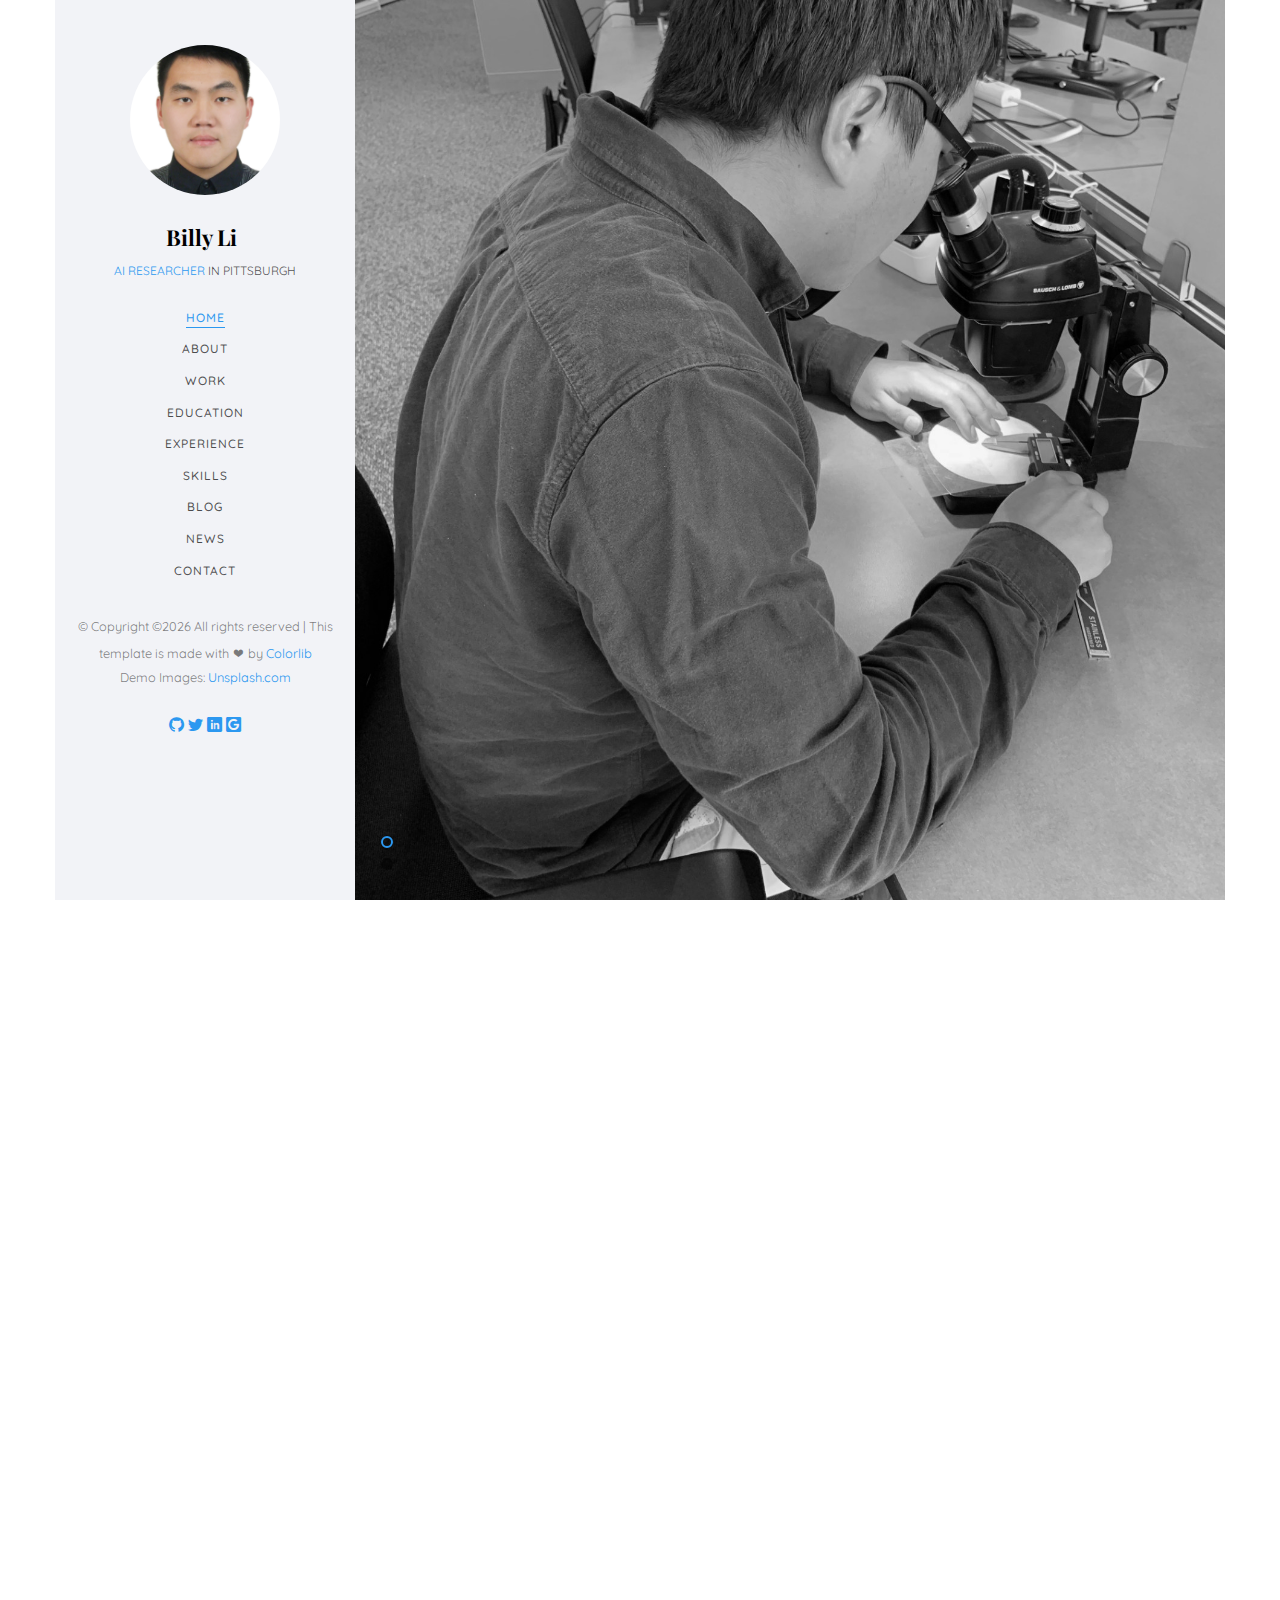
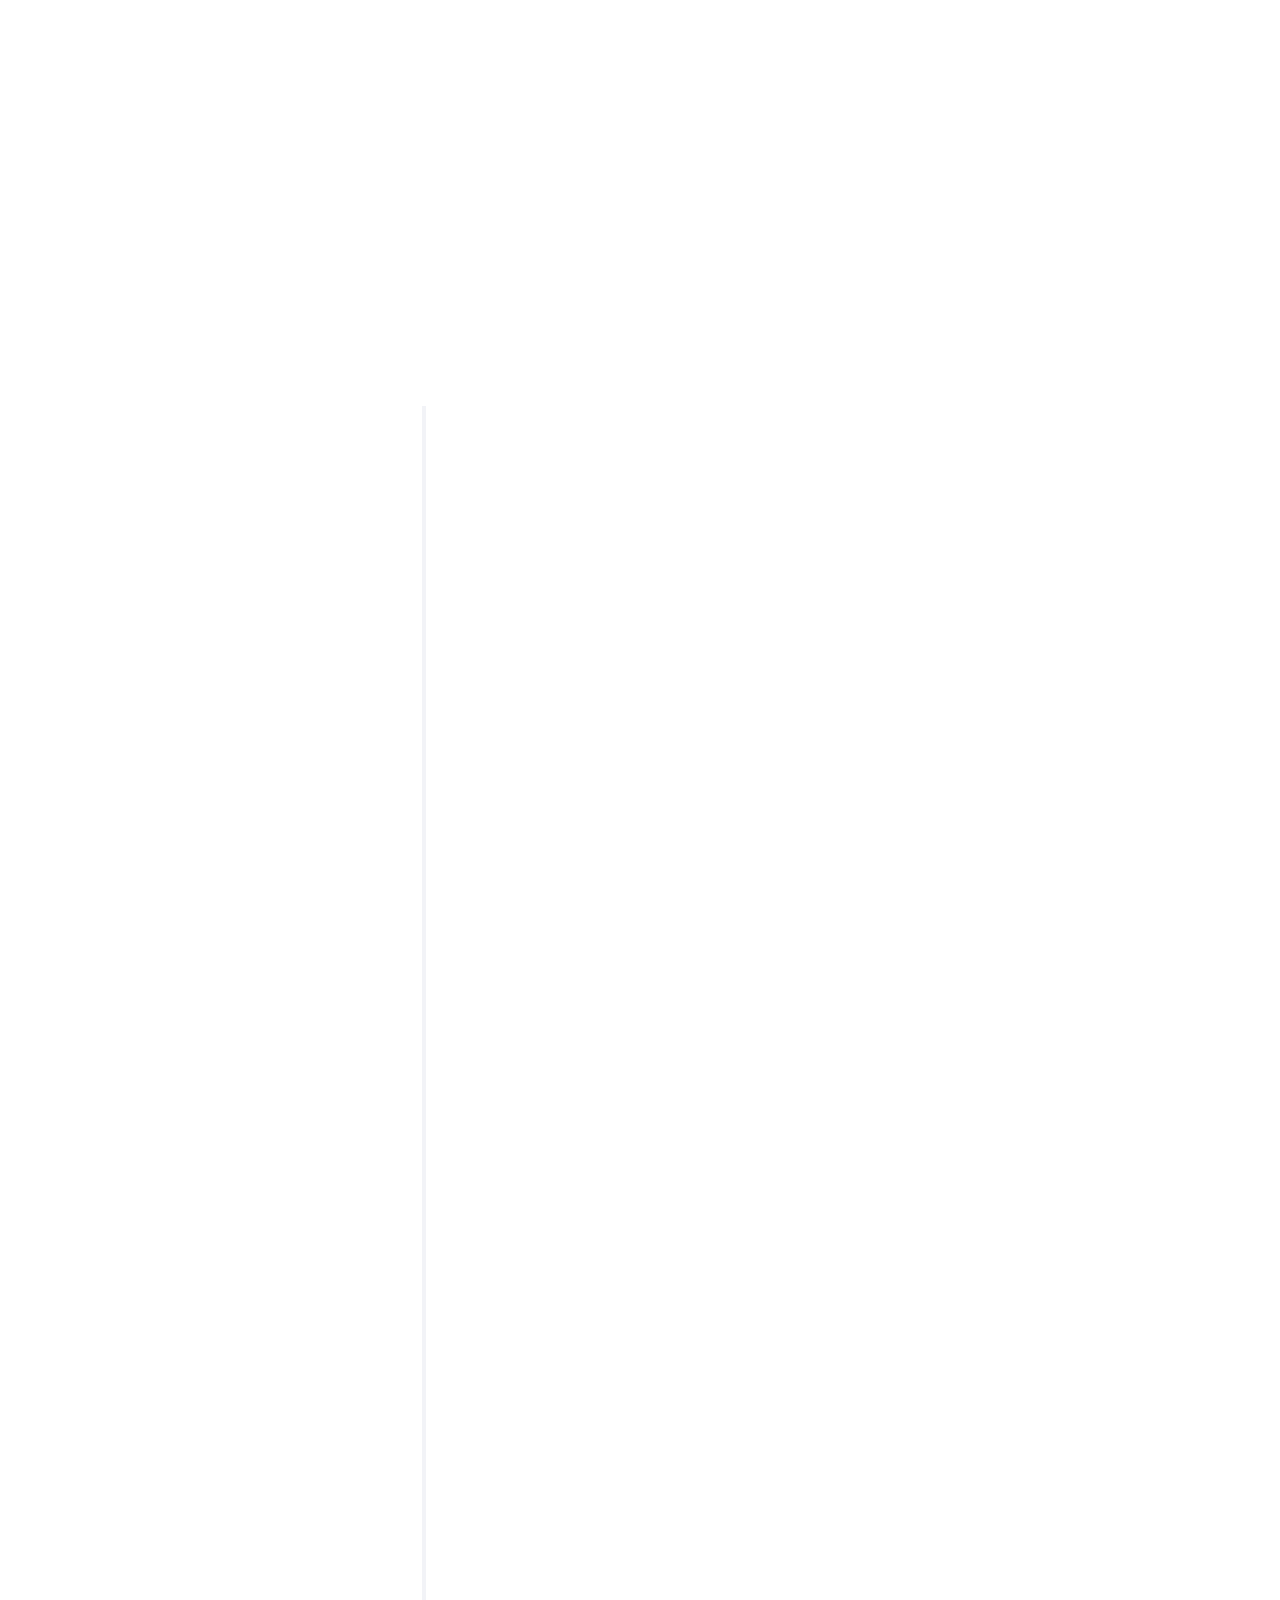
==== index.html @ 27470c2c "update Resume" ====
<!DOCTYPE HTML>
<html>
<head>
    <!-- Global site tag (gtag.js) - Google Analytics -->
    <script async src="https://www.googletagmanager.com/gtag/js?id=UA-151193502-1"></script>
    <script>
        window.dataLayer = window.dataLayer || [];

        function gtag() {
            dataLayer.push(arguments);
        }

        gtag('js', new Date());

        gtag('config', 'UA-151193502-1');
    </script>

    <meta charset="utf-8">
    <meta http-equiv="X-UA-Compatible" content="IE=edge">
    <title>BillyLi Website</title>
    <meta name="viewport" content="width=device-width, initial-scale=1">
    <meta name="description" content=""/>
    <meta name="keywords" content=""/>
    <meta name="author" content=""/>

    <!-- Facebook and Twitter integration -->
    <meta property="og:title" content=""/>
    <meta property="og:image" content=""/>
    <meta property="og:url" content=""/>
    <meta property="og:site_name" content=""/>
    <meta property="og:description" content=""/>
    <meta name="twitter:title" content=""/>
    <meta name="twitter:image" content=""/>
    <meta name="twitter:url" content=""/>
    <meta name="twitter:card" content=""/>

    <!-- Place favicon.ico and apple-touch-icon.png in the root directory -->
    <!--    <link rel="shortcut icon" href="favicon.ico">-->

    <link href="https://fonts.googleapis.com/css?family=Quicksand:300,400,500,700" rel="stylesheet">
    <link href="https://fonts.googleapis.com/css?family=Playfair+Display:400,400i,700" rel="stylesheet">

    <!-- Animate.css -->
    <link rel="stylesheet" href="css/animate.css">
    <!-- Icomoon Icon Fonts-->
    <link rel="stylesheet" href="css/icomoon.css">
    <!-- Bootstrap  -->
    <link rel="stylesheet" href="css/bootstrap.css">
    <!-- Flexslider  -->
    <link rel="stylesheet" href="css/flexslider.css">
    <!-- Owl Carousel -->
    <link rel="stylesheet" href="css/owl.carousel.min.css">
    <link rel="stylesheet" href="css/owl.theme.default.min.css">
    <!-- Theme style  -->
    <link rel="stylesheet" href="css/style.css">

    <!-- Modernizr JS -->
    <script src="js/modernizr-2.6.2.min.js"></script>
    <!-- FOR IE9 below -->
    <!--[if lt IE 9]>
    <script src="js/respond.min.js"></script>
    <![endif]-->

</head>
<body>
<div id="colorlib-page">
    <div class="container-wrap">
        <a href="#" class="js-colorlib-nav-toggle colorlib-nav-toggle" data-toggle="collapse" data-target="#navbar"
           aria-expanded="false" aria-controls="navbar"><i></i></a>
        <aside id="colorlib-aside" role="complementary" class="border js-fullheight">
            <div class="text-center">
                <div class="author-img" style="background-image: url(images/about.jpg);"></div>
                <h1 id="colorlib-logo"><a href="index.html">Billy Li</a></h1>
                <span class="position"><a href="#">AI Researcher</a> in Pittsburgh</span>
            </div>
            <nav id="colorlib-main-menu" role="navigation" class="navbar">
                <div id="navbar" class="collapse">
                    <ul>
                        <li class="active"><a href="#" data-nav-section="home">Home</a></li>
                        <li><a href="#" data-nav-section="about">About</a></li>
                        <li><a href="#" data-nav-section="work">Work</a></li>
                        <li><a href="#" data-nav-section="education">Education</a></li>
                        <li><a href="#" data-nav-section="experience">Experience</a></li>
                        <li><a href="#" data-nav-section="skills">Skills</a></li>
                        <li><a href="#" data-nav-section="blog">Blog</a></li>
                        <li><a href="#" data-nav-section="services">News</a></li>
                        <li><a href="#" data-nav-section="contact">Contact</a></li>
                    </ul>
                </div>
            </nav>

            <div class="colorlib-footer">
                <p><small>&copy; <!-- Link back to Colorlib can't be removed. Template is licensed under CC BY 3.0. -->
                    Copyright &copy;<script>document.write(new Date().getFullYear());</script>
                    All rights reserved | This template is made with <i class="icon-heart" aria-hidden="true"></i> by <a
                            href="https://colorlib.com" target="_blank">Colorlib</a>
                    <!-- Link back to Colorlib can't be removed. Template is licensed under CC BY 3.0. -->
                    <span>Demo Images: <a href="https://unsplash.com/" target="_blank">Unsplash.com</a></span></small>
                </p>
                <a href="https://github.com/lijuncheng16"><i class="icon-github"></i></a>
                <a href="https://twitter.com/JunchengLi"><i class="icon-twitter2"></i></a>
                <a href="https://www.linkedin.com/in/billy-li-48690b50/"><i class="icon-linkedin2"></i></a>
                <a href="https://scholar.google.com/citations?user=fBnAdlkAAAAJ&hl=en"><i class="icon-google2"></i></a>

            </div>

        </aside>

        <div id="colorlib-main">
            <section id="colorlib-hero" class="js-fullheight" data-section="home">
                <div class="flexslider js-fullheight">
                    <ul class="slides">
                        <li style="background-image: url(images/billy_2.jpg);">
                            <div class="overlay"></div>
                            <div class="container-fluid">
                                <div class="row">
                                    <div class="col-md-6 col-md-offset-3 col-md-pull-3 col-sm-12 col-xs-12 js-fullheight slider-text">
                                        <div class="slider-text-inner js-fullheight">
                                            <div class="desc">
                                                <h1 style="color:white;">Welcome! <br>This is J&#249;nch&#233;ng (Billy)
                                                    L&#236;</h1>
                                                <h2 style="color:antiquewhite;">Ph.D. Student at
                                                    Language Technology Institute
                                                    Carnegie Mellon University
                                                </h2>
                                                <p><a class="btn btn-primary btn-learn"
                                                      href="BillyLiResume_2023.pdf"
                                                      style="color:antiquewhite;">Download CV
                                                    <i
                                                            class="icon-download4"></i></a></p>
                                            </div>
                                        </div>
                                    </div>
                                </div>
                            </div>
                        </li>
                        <li style="background-image: url(images/img_bg_2.jpg);">
                            <div class="overlay"></div>
                            <div class="container-fluid">
                                <div class="row">
                                    <div class="col-md-6 col-md-offset-3 col-md-pull-3 col-sm-12 col-xs-12 js-fullheight slider-text">
                                        <div class="slider-text-inner">
                                            <div class="desc">
                                                <h1>I am a<br> Researcher</h1>
                                                <h2>I have worked on Machine Learning in Audio and Multimodal dataset
                                                </h2>
                                                <p><a class="btn btn-primary btn-learn"
                                                      href="https://scholar.google.com/citations?user=fBnAdlkAAAAJ&hl=en">Google
                                                    Sholar<i
                                                            class="icon-briefcase3"></i></a></p>
                                            </div>
                                        </div>
                                    </div>
                                </div>
                            </div>
                        </li>
                    </ul>
                </div>
            </section>

            <section class="colorlib-about" data-section="about">
                <div class="colorlib-narrow-content">
                    <div class="row">
                        <div class="col-md-12">
                            <div class="row row-bottom-padded-sm animate-box" data-animate-effect="fadeInLeft">
                                <div class="col-md-12">
                                    <div class="about-desc">
                                        <span class="heading-meta">About Me</span>
                                        <h2 class="colorlib-heading">What is my Story?</h2>
                                        <p><strong>Hi my name is J&#249;nch&#233;ng (Billy) L&#236;. 励骏成</strong> I came
                                            back from the industry to finish my PhD study at CMU at fall 2019. I have
                                            spent 7 years on topics related to deep learning. I have worked on Deep
                                            Learning's applications in audio and multi-modal data. Recently, I have
                                            worked on
                                            understanding deep learning's vulnerabilities and robustness.
                                            I have always been fascinated by the magical effects of deep neural
                                            networks, meanwhile, the unexplainable behaviors of the neural nets kept
                                            haunting me.
                                            In my research careers, I have been influenced by various beliefs:<br/>
                                            "Deep learning is the dark side, and convex optimization is the true
                                            justice."<br/>
                                            "We have been wasting so much time building symbolic knowledge-based
                                            systems, and history proved that Alpha-zero and BERT are the only real
                                            things that worked."<br/>
                                            "Human knowledge is the corner stone of AI, the only valid path to building
                                            AI is by teaching machines to think like humans."
                                            .......<br/>
                                            It is very tempting for young research Jedis to fall believing in any of
                                            these "dogmas" since they are all very seductive to a certain group of
                                            people
                                            with specific background.<br/>

                                            However, I believe there's a fine balance, a bridge that goes between all
                                            the communities: the ML community, the theory community, the NLP commmunity
                                            and the speech community...
                                            My goal is to build part of that bridge between the gap between theory and
                                            application during my PhD.<br/>

                                            I am convinced that good research is not necessarily impactful,
                                            but <b>impactful researches</b> are usually dependent on excellent taste of
                                            topic,
                                            significant effort, bullet-proof writing, and necessary PR. <br/>

                                            As I grow more experienced, I also think <b>research itself greatly
                                                resembles
                                                value investing.</b> Not only do we need to diversify our portfolio,
                                            we also need to put enough concentration in topics with growth. We don't
                                            have
                                            unlimited time and resources to spend, but we need to be patient and
                                            confident
                                            about whatever we chose to invest in. This process requires tremendous
                                            tenacity and a stable mindset to be able to stomach the up and downs.
                                            Never be arrogant, or you will get taught a lesson very soon! <br/>
                                            <strong>I am currently on the academic job market for Fall 2023!</strong>
                                            <span class="scholar" publi-id="citations" with-link="false"></span>
                                        </p>
                                    </div>
                                </div>
                            </div>
                            <div class="row">
                                <div class="col-md-3 animate-box" data-animate-effect="fadeInLeft">
                                    <div class="services color-1">
                                        <span class="icon2"><i class="icon-starburst-outline"></i></span>
                                        <h3>Robust Deep Learning</h3>
                                    </div>
                                </div>
                                <div class="col-md-3 animate-box" data-animate-effect="fadeInRight">
                                    <div class="services color-2">
                                        <span class="icon2"><i class="icon-air-play"></i></span>
                                        <h3>Multimodal Machine Learning</h3>
                                    </div>
                                </div>
                                <div class="col-md-3 animate-box" data-animate-effect="fadeInTop">
                                    <div class="services color-3">
                                        <span class="icon2"><i class="icon-speech-bubble"></i></span>
                                        <h3>Audio/Speech Processing</h3>
                                    </div>
                                </div>
                                <div class="col-md-3 animate-box" data-animate-effect="fadeInBottom">
                                    <div class="services color-4">
                                        <span class="icon2"><i class="icon-document-text"></i></span>
                                        <h3>Natural Language Processing</h3>
                                    </div>
                                </div>
                            </div>
                            <!--                            <div class="row">-->
                            <!--                                <div class="col-md-12 animate-box" data-animate-effect="fadeInLeft">-->
                            <!--                                    <div class="hire">-->
                            <!--                                        <h2>I am happy to share with you my research results and intuitions!</h2>-->
                            <!--                                        <a href="#" class="btn-hire">Learn More</a>-->
                            <!--                                    </div>-->
                            <!--                                </div>-->
                            <!--                            </div>-->
                        </div>
                    </div>
                </div>
            </section>

            <section class="colorlib-work" data-section="work">
                <div class="colorlib-narrow-content">
                    <div class="row">
                        <div class="col-md-6 col-md-offset-3 col-md-pull-3 animate-box"
                             data-animate-effect="fadeInLeft">
                            <span class="heading-meta">My Work</span>
                            <h2 class="colorlib-heading animate-box">Recent Work</h2>
                        </div>
                    </div>
                    <div class="row row-bottom-padded-sm animate-box" data-animate-effect="fadeInLeft">
                        <div class="col-md-12">
                            <p class="work-menu"><span><a class="active" href="https://arxiv.org/abs/2203.12122">Robust Deep Learning</a></span>
                                <span><a
                                        href="https://github.com/lijuncheng16/AudioTaggingDoneRight">Audio & Speech</a></span>
                                <span><a href="#">NLP</a></span> <span><a
                                        href="https://arxiv.org/abs/2203.12122">Multimodal</a></span></p>
                        </div>
                    </div>
                    <div class="row">
                        <div class="col-md-6 animate-box" data-animate-effect="fadeInLeft">
                            <div class="project" style="background-image: url(images/thesis_thumbnail.png);">
                                <div class="desc">
                                    <div class="con">
                                        <h3>
                                            <a href="https://www.dropbox.com/s/pfe84lfmqtnyk62/billy_thesis_v8.pdf?dl=0">Towards
                                                Robust Large-scale audio/visual learning</a></h3>
                                        <span>Committee Members: Florian Metze (CMU, Meta), Shinji Watanabe (CMU), Emma Strubell (CMU), Daniel P Ellis (Google)</span>
                                        <p class="icon">
                                            <span><a
                                                    href="https://www.dropbox.com/s/e9p2e1yoceqvo1s/Billy_thesis_proposal.pdf?dl=0"><i
                                                    class="icon-document"></i></a></span>
                                            <span><a href="https://www.youtube.com/watch?v=pAeayNbQuJQ&t=3081s"><i
                                                    class="icon-video2"></i></a></span>
                                            <span><a
                                                    href="https://www.dropbox.com/s/pfe84lfmqtnyk62/billy_thesis_v8.pdf?dl=0"><i
                                                    class="icon-file-pdf"></i></a></span>
                                        </p>
                                    </div>
                                </div>
                            </div>
                        </div>
                        <div class="col-md-6 animate-box" data-animate-effect="fadeInLeft">
                            <div class="project" style="background-image: url(images/architecture_all.png);">
                                <div class="desc">
                                    <div class="con">
                                        <h3><a href="https://arxiv.org/abs/2203.13448">Audio Tagging Done Right</a></h3>
                                        <span>See the state-of-the-art of Audio Event Detection </span>
                                        <p class="icon">
                                            <span><a href="https://github.com/lijuncheng16/AudioTaggingDoneRight"><i
                                                    class="icon-share3"></i></a></span>
                                            <span><a href="https://github.com/lijuncheng16/AudioSetDoneRight"><i
                                                    class="icon-github"></i> 100</a></span>
                                            <span><a href="https://arxiv.org/abs/2203.13448"><i
                                                    class="icon-file-pdf"></i></a></span>
                                        </p>
                                    </div>
                                </div>
                            </div>
                        </div>
                        <div class="col-md-6 animate-box" data-animate-effect="fadeInLeft">
                            <div class="project" style="background-image: url(images/BestStudentPaperICASSP.png);">
                                <div class="desc">
                                    <div class="con">
                                        <h3><a href="https://arxiv.org/abs/2203.12122">On Adversarial Robustness of
                                            Large-scale Audio Visual Learning</a></h3>
                                        <span>Click the link below to check out the paper </span>
                                        <p class="icon">
                                            <span><a href="https://github.com/lijuncheng16/AudioSetDoneRight"><i
                                                    class="icon-github"></i></a></span>
                                            <span><a href="https://www.youtube.com/watch?v=KQceFzZe7rg"><i
                                                    class="icon-video2"></i></a></span>
                                            <span><a
                                                    href="https://sigport.org/sites/all/modules/pubdlcnt/pubdlcnt.php?fid=8465"><i
                                                    class="icon-file-pdf"></i></a></span>
                                        </p>
                                    </div>
                                </div>
                            </div>
                        </div>
                        <div class="col-md-6 animate-box" data-animate-effect="fadeInLeft">
                            <div class="project" style="background-image: url(images/nips2019.png);">
                                <div class="desc">
                                    <div class="con">
                                        <h3><a href="AdversarialMusic/index.html">Adversarial Music</a></h3>
                                        <span>Click the link below to check out the paper </span>
                                        <p class="icon">
                                            <span><a href="AdversarialMusic/index.html"><i class="icon-share3"></i></a></span>
                                            <span><a href="AdversarialMusic/index.html"><i class="icon-eye"></i> 100</a></span>
                                            <span><a href="https://arxiv.org/pdf/1911.00126.pdf"><i
                                                    class="icon-file-pdf"></i></a></span>
                                        </p>
                                    </div>
                                </div>
                            </div>
                        </div>
                        <div class="col-md-6 animate-box" data-animate-effect="fadeInRight">
                            <div class="project" style="background-image: url(images/advCamera.png);">
                                <div class="desc">
                                    <div class="con">
                                        <h3><a href="https://www.youtube.com/embed/wUVmL33Fx54">Adversarial Camera
                                            Sticker</a></h3>
                                        <span>Click the links below to check out the related resources</span>
                                        <p class="icon">
                                            <span><a href="https://www.youtube.com/watch?v=w5djg2Ch9Yc"><i
                                                    class="icon-video2"></i></a></span>
                                            <span><a href="https://arxiv.org/abs/1904.00759"><i class="icon-paper"></i></a></span>
                                            <span><a
                                                    href="https://github.com/yoheikikuta/adversarial-camera-stickers"><i
                                                    class="icon-code"></i></a></span>
                                            <span><a
                                                    href="https://s3.amazonaws.com/postersession.ai/9978896d-a2ef-437b-8d38-bb84f566be8f.pdf"><i
                                                    class="icon-printer"></i></a></span>
                                        </p>
                                    </div>
                                </div>
                            </div>
                        </div>
                        <div class="col-md-6 animate-box" data-animate-effect="fadeInTop">
                            <div class="project" style="background-image: url(images/icmr_bestpaper.jpg);">
                                <div class="desc">
                                    <div class="con">
                                        <h3><a href="https://dl.acm.org/citation.cfm?id=3206064">Learning Joint
                                            Embedding with Multimodal Cues for Cross-Modal Video-Text Retrieval
                                        </a></h3>
                                        <span>Click the link below to check out the paper </span>
                                        <p class="icon">
                                                <span><a href="https://github.com/niluthpol/multimodal_vtt"><i
                                                        class="icon-code"></i></a></span>
                                            <span><a href="http://www.sigmm.org/archive/ICMR/icmr18/award.html"><i
                                                    class="icon-star2"></i> 100</a></span>
                                            <span><a
                                                    href="https://www.cs.cmu.edu/~fmetze/interACT/Research/Entries/2018/6/11_Entry_1.html"><i
                                                    class="icon-link"></i></a></span>
                                        </p>
                                    </div>
                                </div>
                            </div>
                        </div>
                        <div id=more-works>
                            <div class="col-md-6 animate-box" data-animate-effect="fadeInBottom">
                                <div class="project" style="background-image: url(images/pooling.png);">
                                    <div class="desc">
                                        <div class="con">
                                            <h3><a href="https://ieeexplore.ieee.org/abstract/document/8682847">A
                                                Comparison
                                                of Five Multiple Instance Learning Pooling Functions for Sound Event
                                                Detection with Weak Labeling</a></h3>
                                            <span>This work was collaboration with Yun Wang (Maigo), and it later became part of his thesis work. Check out the resources below:</span>
                                            <p class="icon">
                                                <span><a
                                                        href="https://pdfs.semanticscholar.org/d961/f1ec47bc2894d4b01cce7b918b303029fe48.pdf"><i
                                                        class="icon-share3"></i></a></span>
                                                <span><a href="https://github.com/MaigoAkisame/cmu-thesis"><i
                                                        class="icon-code"></i></a></span>
                                                <span><a href="https://ieeexplore.ieee.org/abstract/document/8682847"><i
                                                        class="icon-document"></i></a></span>
                                            </p>
                                        </div>
                                    </div>
                                </div>
                            </div>
                            <div class="col-md-6 animate-box" data-animate-effect="fadeInLeft">
                                <div class="project" style="background-image: url(images/RTCVAE_pairplot.png);">
                                    <div class="desc">
                                        <div class="con">
                                            <h3><a href="https://arxiv.org/pdf/2009.05739.pdf">Revisiting
                                                Disentanglement in
                                                VAE</a></h3>
                                            <span>Click to see our paper discussion.</span>
                                            <p class="icon">
                                                <span><a href="https://arxiv.org/pdf/2009.05739.pdf"><i
                                                        class="icon-file-pdf"></i></a></span>
                                            </p>
                                        </div>
                                    </div>
                                </div>
                            </div>
                            <div class="col-md-6 animate-box" data-animate-effect="fadeInRight">
                                <div class="project" style="background-image: url(images/icassp2017.png);">
                                    <div class="desc">
                                        <div class="con">
                                            <h3><a href="https://ieeexplore.ieee.org/abstract/document/7952131">A
                                                comparison
                                                of Deep Learning methods for environmental sound detection </a></h3>
                                            <span>Check out the resources below</span>
                                            <p class="icon">
                                                <span><a href="https://arxiv.org/abs/1703.06902"><i
                                                        class="icon-share3"></i></a></span>
                                                <span><a href="http://davidwd.org/papers/billy_icassp17.pdf"><i
                                                        class="icon-paper"></i></a></span>
                                                <span><a href="billy_icassp2017_slides.pdf"><i class="icon-printer"></i></a></span>
                                            </p>
                                        </div>
                                    </div>
                                </div>
                            </div>
                        </div>
                    </div>
                    <div class="row">
                        <div class="col-md-12 animate-box">
                            <button class="btn btn-primary btn-lg btn-load-more" id="moreWorksBtn"
                                    onclick="loadMoreWorks()">Read more works<i
                                    class="icon-reload"></i></button>
                        </div>
                    </div>
                </div>
            </section>


            <div id="colorlib-counter" class="colorlib-counters" style="background-image: url(images/cover_bg_1.jpg);"
                 data-stellar-background-ratio="0.5">
                <div class="overlay"></div>
                <div class="colorlib-narrow-content">
                    <div class="row">
                    </div>
                    <div class="row">
                        <div class="col-md-3 text-center animate-box">
                            <span class="colorlib-counter js-counter" data-from="0" data-speed="5000" data-to="1263"
                                  data-refresh-interval="50"></span>
                            <span class="colorlib-counter-label">times cited</span>
                        </div>
                        <div class="col-md-3 text-center animate-box">
                            <span class="colorlib-counter js-counter" data-from="0" data-to="21" data-speed="5000"
                                  data-refresh-interval="50"></span>
                            <span class="colorlib-counter-label">publications</span>
                        </div>
                        <div class="col-md-3 text-center animate-box">
                            <span class="colorlib-counter js-counter" data-from="0" data-speed="5000" data-to="2"
                                  data-refresh-interval="50"></span>
                            <span class="colorlib-counter-label">best paper award</span>
                        </div>
                        <div class="col-md-3 text-center animate-box">
                            <span class="colorlib-counter js-counter" data-from="0" data-to="1" data-speed="5000"
                                  data-refresh-interval="50"></span>
                            <span class="colorlib-counter-label">press coverage</span>
                        </div>
                    </div>
                </div>
            </div>

            <section class="colorlib-education" data-section="education">
                <div class="colorlib-narrow-content">
                    <div class="row">
                        <div class="col-md-6 col-md-offset-3 col-md-pull-3 animate-box"
                             data-animate-effect="fadeInLeft">
                            <span class="heading-meta">Education</span>
                            <h2 class="colorlib-heading animate-box">Education</h2>
                        </div>
                    </div>
                    <div class="row">
                        <div class="col-md-12 animate-box" data-animate-effect="fadeInLeft">
                            <div class="fancy-collapse-panel">
                                <div class="panel-group" id="accordion" role="tablist" aria-multiselectable="true">
                                    <div class="panel panel-default">
                                        <div class="panel-heading" role="tab" id="headingOne">
                                            <h4 class="panel-title">
                                                <a data-toggle="collapse" data-parent="#accordion" href="#collapseOne"
                                                   aria-controls="collapseOne" aria-expanded="true">PhD Artificial
                                                    Intelligence

                                                </a>
                                            </h4>
                                        </div>
                                        <div id="collapseOne" class="panel-collapse collapse in" role="tabpanel"
                                             aria-labelledby="headingOne">
                                            <div class="panel-body">
                                                <div class="row">
                                                    <div class="col-md-9">
                                                        <p>Carnegie Mellon University <br/> School of Computer Science
                                                            <br/> Language Technology Institute
                                                            <img align="right" class="img-responsive"
                                                                 src="images/lti_logo.png"
                                                                 width="60"> <img align="right" class="img-responsive"
                                                                                  src="images/scs_logo.png" width="60">
                                                            <img align="right" class="img-responsive"
                                                                 src="images/cmu_logo.png" width="60">
                                                        </p>
                                                    </div>
                                                    <div class="col-md-6">
                                                        <p>2019-2023</p>
                                                    </div>
                                                </div>
                                            </div>
                                        </div>
                                    </div>
                                    <div class="panel panel-default">
                                        <div class="panel-heading" role="tab" id="headingTwo">
                                            <h4 class="panel-title">
                                                <a class="collapsed" data-toggle="collapse" data-parent="#accordion"
                                                   href="#collapseTwo" aria-expanded="false"
                                                   aria-controls="collapseTwo">Master Degree Computer Science
                                                </a>
                                            </h4>
                                        </div>
                                        <div id="collapseTwo" class="panel-collapse collapse" role="tabpanel"
                                             aria-labelledby="headingTwo">
                                            <div class="panel-body">
                                                <div class="row">
                                                    <div class="col-md-9">
                                                        <p>Carnegie Mellon University <br/> School of Computer Science
                                                            <br/> Language Technology Institute
                                                            <img align="right" class="img-responsive"
                                                                 src="images/lti_logo.png"
                                                                 width="60"> <img align="right" class="img-responsive"
                                                                                  src="images/scs_logo.png" width="60">
                                                            <img align="right" class="img-responsive"
                                                                 src="images/cmu_logo.png" width="60">
                                                        </p>
                                                    </div>
                                                    <div class="col-md-6">
                                                        <p>2017-2019</p>
                                                    </div>
                                                </div>
                                                <!--                                                <p>2016-2018</p>-->
                                                <!--                                                <ul>-->
                                                <!--                                                    <li>Separated they live in Bookmarksgrove right</li>-->
                                                <!--                                                    <li>Separated they live in Bookmarksgrove right</li>-->
                                                <!--                                                </ul>-->
                                            </div>
                                        </div>
                                    </div>
                                    <div class="panel panel-default">
                                        <div class="panel-heading" role="tab" id="headingThree">
                                            <h4 class="panel-title">
                                                <a class="collapsed" data-toggle="collapse" data-parent="#accordion"
                                                   href="#collapseThree" aria-expanded="false"
                                                   aria-controls="collapseThree">Master Degree Engineering & Technology
                                                    Innovation Management
                                                </a>
                                            </h4>
                                        </div>
                                        <div id="collapseThree" class="panel-collapse collapse" role="tabpanel"
                                             aria-labelledby="headingThree">
                                            <div class="panel-body">
                                                <div class="row">
                                                    <div class="col-md-6">
                                                        <p>Carnegie Mellon University College of Engineering</p>
                                                    </div>
                                                    <div class="col-md-6">
                                                        <p>2012-2014</p>
                                                    </div>
                                                </div>
                                            </div>
                                        </div>
                                    </div>

                                    <div class="panel panel-default">
                                        <div class="panel-heading" role="tab" id="headingFour">
                                            <h4 class="panel-title">
                                                <a class="collapsed" data-toggle="collapse" data-parent="#accordion"
                                                   href="#collapseFour" aria-expanded="false"
                                                   aria-controls="collapseFour">Master Degree Advanced Infrastructure
                                                    System
                                                </a>
                                            </h4>
                                        </div>
                                        <div id="collapseFour" class="panel-collapse collapse" role="tabpanel"
                                             aria-labelledby="headingFour">
                                            <div class="panel-body">
                                                <div class="row">
                                                    <div class="col-md-6">
                                                        <p>Carnegie Mellon University College of Engineering </p>
                                                    </div>
                                                    <div class="col-md-6">
                                                        <p>2012-2014</p>
                                                    </div>
                                                </div>
                                            </div>
                                        </div>
                                    </div>

                                    <div class="panel panel-default">
                                        <div class="panel-heading" role="tab" id="headingFive">
                                            <h4 class="panel-title">
                                                <a class="collapsed" data-toggle="collapse" data-parent="#accordion"
                                                   href="#collapseFive" aria-expanded="false"
                                                   aria-controls="collapseFive">Bachelor of Engineering
                                                </a>
                                            </h4>
                                        </div>
                                        <div id="collapseFive" class="panel-collapse collapse" role="tabpanel"
                                             aria-labelledby="headingFive">
                                            <div class="panel-body">
                                                <div class="col-md-6">
                                                    <p>Tongji University <img align="right" alt="Image"
                                                                              class="img-responsive" class="css-9pa8cd"
                                                                              draggable="true"
                                                                              src="//upload.wikimedia.org/wikipedia/zh/thumb/f/f8/Tongji_University_Emblem.svg/200px-Tongji_University_Emblem.svg.png"
                                                                              width="60px"></p>
                                                </div>
                                                <div class="col-md-6">
                                                    <p>2008-2012</p>
                                                </div>
                                            </div>
                                        </div>
                                    </div>
                                </div>
                            </div>
                        </div>
                    </div>
                </div>
            </section>

            <section class="colorlib-experience" data-section="experience">
                <div class="colorlib-narrow-content">
                    <div class="row">
                        <div class="col-md-6 col-md-offset-3 col-md-pull-3 animate-box"
                             data-animate-effect="fadeInLeft">
                            <span class="heading-meta">Experience</span>
                            <h2 class="colorlib-heading animate-box">Work Experience</h2>
                        </div>
                    </div>
                    <div class="row">
                        <div class="col-md-12">
                            <div class="timeline-centered">
                                <article class="timeline-entry animate-box" data-animate-effect="fadeInLeft">
                                    <div class="timeline-entry-inner">

                                        <div class="timeline-icon color-2">
                                            <i class="icon-wallet2"></i>
                                        </div>

                                        <div class="timeline-label">
                                            <h2><a href="#">Consultant</a> <span>2022</span>
                                            </h2>
                                            <a>Two Sigma </a> <img align="right" alt="Image" class="img-responsive"
                                                                   class="css-9pa8cd" draggable="true"
                                                                   src="https://pbs.twimg.com/profile_images/1491208292214976516/jughTtTe_400x400.png"
                                                                   width="80px">
                                            <p>Quantitative Research: Curate evaluations and/or scoring of
                                                audio/video/imagery data, particularly those with economic impact.
                                            </p>

                                        </div>
                                    </div>
                                </article>

                                <article class="timeline-entry animate-box" data-animate-effect="fadeInLeft">
                                    <div class="timeline-entry-inner">

                                        <div class="timeline-icon color-1">
                                            <i class="icon-study"></i>
                                        </div>

                                        <div class="timeline-label">
                                            <h2><a href="#">Research & Teaching Assistant</a> <span>2019-2023</span>
                                            </h2>
                                            <a>Carnegie Mellon University</a> <img align="right" alt="Image"
                                                                                   class="img-responsive"
                                                                                   class="css-9pa8cd" draggable="true"
                                                                                   src="images/scs_logo.png"
                                                                                   width="80px">
                                            <p>Officially returned to CMU, joined LTI in SCS. Focus on research on deep
                                                learning on audio and multimedia data. TA for 11-751 Speech Recognition;
                                                TA for 15-640 Distributed Systems.
                                            </p>
                                        </div>
                                    </div>
                                </article>


                                <article class="timeline-entry animate-box" data-animate-effect="fadeInRight">
                                    <div class="timeline-entry-inner">
                                        <div class="timeline-icon color-2">
                                            <i class="icon-business-card"></i>
                                        </div>
                                        <div class="timeline-label">
                                            <h2><a href="#">Deep Learning Research Engineer</a>
                                                <span>2018-2019</span></h2>
                                            <a>Bosch Center for Artificial Intelligence</a> <img align="right"
                                                                                                 alt="Image"
                                                                                                 class="img-responsive"
                                                                                                 class="css-9pa8cd"
                                                                                                 draggable="true"
                                                                                                 src="https://www.kindpng.com/picc/m/759-7596546_bosch-logo-png-transparent-png.png"
                                                                                                 width="80px">
                                            <p>Built up my theoretical background, trying to look at ML from a different
                                                angle. </br>
                                                - Applied robust machine learning algorithms to Bosch Autonomous driving
                                                project, improved system robustness by 50% in bad weather
                                                condition.</br>
                                                - Explored mulimodality embeddings to make use of multi-sensor input,
                                                trans-
                                                ferred the technology to Bosch business team.</br>
                                                - Developed occupancy detection solution using RGB-D sensor, and
                                                facilitated the
                                                transfer of technology to business unit.</br>
                                                - Applied representation learning to Bosch drier, improved energy
                                                efficiency by 5%.</br>
                                                - Generated 2 patents and top-tier AI conference publications.</br>
                                                - Mentored 2 interns and hired 5 members for the new team.</br>
                                            </p>
                                        </div>
                                    </div>
                                </article>

                                <article class="timeline-entry animate-box" data-animate-effect="fadeInLeft">
                                    <div class="timeline-entry-inner">
                                        <div class="timeline-icon color-2">
                                            <i class="icon-business-card"></i>
                                        </div>
                                        <div class="timeline-label">
                                            <h2><a href="#">Research Engineer</a> <span>2015-2018</span></h2>
                                            <a>Bosch Research and Technology Center</a><img align="right" alt="Image"
                                                                                            class="img-responsive"
                                                                                            class="css-9pa8cd"
                                                                                            draggable="true"
                                                                                            src="https://www.kindpng.com/picc/m/759-7596546_bosch-logo-png-transparent-png.png"
                                                                                            width="80px">
                                            <p>Developed an audio analytic platform for infrastructure monitoring and
                                                machinery
                                                monitoring using machine learning /deep learning techniques.</p>
                                        </div>
                                    </div>
                                </article>

                                <article class="timeline-entry animate-box" data-animate-effect="fadeInTop">
                                    <div class="timeline-entry-inner">
                                        <div class="timeline-icon color-2">
                                            <i class="icon-business-card"></i>
                                        </div>
                                        <div class="timeline-label">
                                            <h2><a href="#">Research Intern</a> <span>2014-2014</span></h2>
                                            <a>Pittsburgh Port Authority</a>
                                            <p>Build website and manage database to visualize transportation data of
                                                Pittsburgh city( Recent 2 years), and analyze the data to provide
                                                optimization solutions to improve the current resource allocation.</p>
                                        </div>
                                    </div>
                                </article>

                                <article class="timeline-entry animate-box" data-animate-effect="fadeInLeft">
                                    <div class="timeline-entry-inner">
                                        <div class="timeline-icon color-4">
                                            <i class="icon-xing2"></i>
                                        </div>
                                        <div class="timeline-label">
                                            <h2><a href="#">Assistant Project Manager</a> <span>2013-2013</span></h2>
                                            <a>Carnegie Mellon University Facility Mangement Service</a>
                                            <p>Assist with the management of over 120 projects, total value over 2.5
                                                million dollars. Coordination, BIM and database programming skills
                                                intensively involved.
                                            </p>
                                        </div>
                                    </div>
                                </article>

                                <article class="timeline-entry begin animate-box" data-animate-effect="fadeInBottom">
                                    <div class="timeline-entry-inner">
                                        <div class="timeline-icon color-none">
                                        </div>
                                    </div>
                                </article>
                            </div>
                        </div>
                    </div>
                </div>
            </section>

            <section class="colorlib-skills" data-section="skills">
                <div class="colorlib-narrow-content">
                    <div class="row">
                        <div class="col-md-6 col-md-offset-3 col-md-pull-3 animate-box"
                             data-animate-effect="fadeInLeft">
                            <span class="heading-meta">My Specialty</span>
                            <h2 class="colorlib-heading animate-box">My Skills</h2>
                        </div>
                    </div>
                    <div class="row">
                        <div class="col-md-12 animate-box" data-animate-effect="fadeInLeft">
                            <p>I have been coding ML and general software projects in the past 6 years. </p>
                        </div>
                        <div class="col-md-6 animate-box" data-animate-effect="fadeInLeft">
                            <div class="progress-wrap">
                                <h3>Python</h3>
                                <div class="progress">
                                    <div class="progress-bar color-1" role="progressbar" aria-valuenow="95"
                                         aria-valuemin="0" aria-valuemax="100" style="width:95%">
                                        <span>95%</span>
                                    </div>
                                </div>
                            </div>
                        </div>
                        <div class="col-md-6 animate-box" data-animate-effect="fadeInRight">
                            <div class="progress-wrap">
                                <h3>Java</h3>
                                <div class="progress">
                                    <div aria-valuemax="100" aria-valuemin="0" aria-valuenow="50"
                                         class="progress-bar color-2" role="progressbar" style="width:50%">
                                        <span>50%</span>
                                    </div>
                                </div>
                            </div>
                        </div>
                        <div class="col-md-6 animate-box" data-animate-effect="fadeInLeft">
                            <div class="progress-wrap">
                                <h3>HTML5/CSS</h3>
                                <div class="progress">
                                    <div class="progress-bar color-3" role="progressbar" aria-valuenow="85"
                                         aria-valuemin="0" aria-valuemax="100" style="width:85%">
                                        <span>85%</span>
                                    </div>
                                </div>
                            </div>
                        </div>
                        <div class="col-md-6 animate-box" data-animate-effect="fadeInRight">
                            <div class="progress-wrap">
                                <h3>C/C++</h3>
                                <div class="progress">
                                    <div aria-valuemax="100" aria-valuemin="0" aria-valuenow="45"
                                         class="progress-bar color-4" role="progressbar" style="width:45%">
                                        <span>45%</span>
                                    </div>
                                </div>
                            </div>
                        </div>
                        <div class="col-md-6 animate-box" data-animate-effect="fadeInLeft">
                            <div class="progress-wrap">
                                <h3>MatLab</h3>
                                <div class="progress">
                                    <div class="progress-bar color-5" role="progressbar" aria-valuenow="70"
                                         aria-valuemin="0" aria-valuemax="100" style="width:70%">
                                        <span>70%</span>
                                    </div>
                                </div>
                            </div>
                        </div>
                        <div class="col-md-6 animate-box" data-animate-effect="fadeInRight">
                            <div class="progress-wrap">
                                <h3>Go</h3>
                                <div class="progress">
                                    <div aria-valuemax="100" aria-valuemin="0" aria-valuenow="50"
                                         class="progress-bar color-6" role="progressbar" style="width:50%">
                                        <span>50%</span>
                                    </div>
                                </div>
                            </div>
                        </div>
                    </div>
                </div>
            </section>

            <section class="colorlib-blog" data-section="blog">
                <div class="colorlib-narrow-content">
                    <div class="row">
                        <div class="col-md-6 col-md-offset-3 col-md-pull-3 animate-box"
                             data-animate-effect="fadeInLeft">
                            <span class="heading-meta">Read</span>
                            <h2 class="colorlib-heading">Recent Blog</h2>
                        </div>
                    </div>
                    <div class="row">
                        <div class="col-md-4 col-sm-6 animate-box" data-animate-effect="fadeInLeft">
                            <div class="blog-entry">
                                <a class="blog-img" href="Blog/ml-blog.html"><img class="img-responsive"
                                                                                  src="Blog/assets/neuralNet.jpeg"
                                                                                  alt="HTML5 Bootstrap Template by colorlib.com"></a>
                                <div class="desc">
                                    <span><small>Feb 18, 2022 </small> | <small> ML Blog</small> | <small> <i
                                            class="icon-point-of-interest"></i></small></span>
                                    <h3><a Bloghref="/ml-blog.html">Machine Learning Pointers</a></h3>
                                    <p>Everything I learned about Machine Learning (Updating)</p>
                                </div>
                            </div>
                        </div>

                        <div class="col-md-4 col-sm-6 animate-box" data-animate-effect="fadeInRight">
                            <div class="blog-entry">
                                <a class="blog-img" href="Blog/theory-blog.html"><img class="img-responsive"
                                                                                      src="images/ml-foundation.png"
                                                                                      alt="HTML5 Bootstrap Template by colorlib.com"></a>
                                <div class="desc">
                                    <span><small>Aug 31, 2021 </small> | <small> Statistics </small> | <small> <i
                                            class="icon-bubble3"></i> 4</small></span>
                                    <h3><a Bloghref="/theory-blog.html">Theory NoteBook</a></h3>
                                    <p>To Strenghthen my Theoretical Foundation (Updating)</p>
                                </div>
                            </div>
                        </div>
                        <div class="col-md-4 col-sm-6 animate-box" data-animate-effect="fadeInLeft">
                            <div class="blog-entry">
                                <a class="blog-img" href="Blog/codingBlog.html"><img class="img-responsive"
                                                                                     src="images/coding.jpg"
                                                                                     alt="HTML5 Bootstrap Template by colorlib.com"></a>
                                <div class="desc">
                                    <span><small>April 30, 2021 </small> | <small> Algorithm </small> | <small> <i
                                            class="icon-bubble3"></i> 4</small></span>
                                    <h3><a href="Blog/codingBlog.html">Coding Interviews</a></h3>
                                    <p>Going back to the basics (Updating)</p>
                                </div>
                            </div>
                        </div>
                    </div>
                    <div id="more-blogs">
                        <div class="col-md-4 col-sm-6 animate-box" data-animate-effect="fadeInLeft">
                            <div class="blog-entry">
                                <a class="blog-img" href="Blog/linalg-blog.html"><img
                                        alt="HTML5 Bootstrap Template by colorlib.com"
                                        class="img-responsive"
                                        src="Blog/assets/linalg.png"></a>
                                <div class="desc">
                                        <span><small>Feb 21, 2022 </small> | <small> LinearAlgebra </small> | <small> <i
                                                class="icon-bubble3"></i> 4</small></span>
                                    <h3><a Bloghref="/linalg-blog.html">Linear Algebra</a></h3>
                                    <p>Interesting things I learned about Linear Algebra (Updating)</p>
                                </div>
                            </div>
                        </div>
                    </div>
                    <div class="row">
                        <div class="col-md-12 animate-box">
                            <button class="btn btn-primary btn-lg btn-load-more" id="moreBlogsBtn"
                                    onclick="loadMoreBlogs()">Read more Blog<i
                                    class="icon-reload"></i></button>
                        </div>
                    </div>
                </div>
            </section>

            <section class="colorlib-services" data-section="services">
                <div class="colorlib-narrow-content">
                    <div class="row">
                        <div class="col-md-6 col-md-offset-3 col-md-pull-3 animate-box"
                             data-animate-effect="fadeInLeft">
                            <span class="heading-meta">What's New?</span>
                            <h2 class="colorlib-heading">Here are some of my recent updates</h2>

                        </div>
                        <div class="row row-pt-md">
                            <p><strong>The past 2 years were rough! </strong></p>
                        </div>
                    </div>
                    <div class="row row-pt-md">
                        <div class="col-md-4 text-center animate-box">
                            <div class="services color-3">
                                    <span class="icon">
                                        <i class="icon-display2"></i>
                                    </span>
                                <div class="desc">
                                    <h3>NeurIPS 2022</h3>
                                    <p> Will be presenting <a href="https://arxiv.org/abs/2207.06405">AudioMAE </a>
                                        joint work with Bernie Huang at Meta.
                                    </p>
                                </div>
                            </div>
                        </div>
                        <div class="col-md-4 text-center animate-box">
                            <div class="services color-4">
                                    <span class="icon">
                                        <i class="icon-display2"></i>
                                    </span>
                                <div class="desc">
                                    <h3>ICASSP 2022</h3>
                                    <p>Our paper won the <a
                                            href="https://2022.ieeeicassp.org/award_winners.php">
                                        Best Student Paper Award
                                    </a>! Here's the <a href="https://youtu.be/KQceFzZe7rg">video </a> of
                                        our presentation.
                                    </p>
                                </div>
                            </div>
                        </div>
                        <div class="col-md-4 text-center animate-box">
                            <div class="services color-4">
                                    <span class="icon">
                                        <i class="icon-display2"></i>
                                    </span>
                                <div class="desc">
                                    <h3>ISCSLP 2021 Tutorial</h3>
                                    <p><a href="https://www.iscslp2021.org/program/tutorials/#T1">Tutorial </a> on
                                        Robust Audio
                                    </p>
                                </div>
                            </div>
                        </div>
                        <div class="col-md-4 text-center animate-box">
                            <div class="services color-3">
                                    <span class="icon">
                                        <i class="icon-bulb"></i>
                                    </span>
                                <div class="desc">
                                    <h3>Academic Paper Review </h3>
                                    <p>Reviewer for NeurIPS, ICML, ICLR, AAAI, EMNLP, CVPR, IEEE TNNLS, TALLIP, </p>
                                </div>
                            </div>
                        </div>
                        <div id="more-news">
                            <div class="col-md-4 text-center animate-box">
                                <div class="services color-1">
								<span class="icon">
									<i class="icon-camera3"></i>
								</span>
                                    <div class="desc">
                                        <h3>NeurIPS 2019 (Vancouver, BC)</h3>
                                        <p><a href="AdversarialMusic/newScientist.pdf">This piece of music</a> could
                                            stop
                                            Amazon Alexa from working <a
                                                    href="https://www.newscientist.com/article/2222629-this-piece-of-music-could-stop-your-amazon-alexa-from-working/">--NewScientist</a>
                                        </p>
                                    </div>
                                </div>
                            </div>
                            <div class="col-md-4 text-center animate-box">
                                <div class="services color-3">
								<span class="icon">
									<i class="icon-camera3"></i>
								</span>
                                    <div class="desc">
                                        <h3>ICML 2019 (Long Beach, CA)</h3>
                                        <p><a href="https://www.youtube.com/watch?v=w5djg2Ch9Yc"> Video </a> Presented
                                            at
                                            ICML 2019 about the adversarial camera sticker</p>
                                    </div>
                                </div>
                            </div>
                            <div class="col-md-4 text-center animate-box">
                                <div class="services color-6">
                                    <span class="icon">
                                        <i class="icon-paper"></i>
                                    </span>
                                    <div class="desc">
                                        <h3>ICASSP 2019 (Brighton, UK)</h3>
                                        <a href=2019ICASSP_slides.pdf> Slides </a>
                                        Presented "A Comparison of Five Multiple Instance Learning Pooling Functions for
                                        Sound Event Detection with Weak Labeling"</p>
                                    </div>
                                </div>
                            </div>
                            <div class="col-md-4 text-center animate-box">
                                <div class="services color-5">
                                    <span class="icon">
                                        <i class="icon-paper"></i>
                                    </span>
                                    <div class="desc">
                                        <h3>ICMR 2018 (Yokohama, Japan) Best Paper Award</h3>
                                        <p><a href="https://par.nsf.gov/servlets/purl/10064324">Our paper</a> won <a
                                                href="http://www.sigmm.org/archive/ICMR/icmr18/award.html">the Best
                                            Paper
                                            Award </a></p>
                                    </div>
                                </div>
                            </div>

                            <div class="col-md-4 text-center animate-box">
                                <div class="services color-6">
                                    <span class="icon">
                                        <i class="icon-paper"></i>
                                    </span>
                                    <div class="desc">
                                        <h3>ICASSP 2017 (New Orleans)</h3>
                                        <p>Presented two pieces of work: <a
                                                href="https://ieeexplore.ieee.org/abstract/document/7952131">Environment
                                            Sound Classification</a> and <a
                                                href="https://ieeexplore.ieee.org/abstract/document/7952190">VGG for
                                            Sound</a></p>
                                    </div>
                                </div>
                            </div>
                        </div>
                        <div class="row">
                            <div class="col-md-12 animate-box">
                                <button class="btn btn-primary btn-lg btn-load-more" id="moreNewsBtn"
                                        onclick="loadMoreNews()">Read more news <i
                                        class="icon-reload"></i></button>
                            </div>
                        </div>
                    </div>
                </div>
            </section>

            <section class="colorlib-contact" data-section="contact">
                <div class="colorlib-narrow-content">
                    <div class="row">
                        <div class="col-md-6 col-md-offset-3 col-md-pull-3 animate-box"
                             data-animate-effect="fadeInLeft">
                            <span class="heading-meta">Get in Touch</span>
                            <h2 class="colorlib-heading">Contact</h2>
                        </div>
                    </div>
                    <div class="row">
                        <div class="col-md-5">
                            <div class="colorlib-feature colorlib-feature-sm animate-box"
                                 data-animate-effect="fadeInLeft">
                                <div class="colorlib-icon">
                                    <i class="icon-globe-outline"></i>
                                </div>
                                <div class="colorlib-text">
                                    <p><a href="#">junchenl@cs.cmu.edu</a></p>
                                </div>
                            </div>

                            <div class="colorlib-feature colorlib-feature-sm animate-box"
                                 data-animate-effect="fadeInLeft">
                                <div class="colorlib-icon">
                                    <i class="icon-map"></i>
                                </div>
                                <div class="colorlib-text">
                                    <p> Office 6513, Gates Hillman Center, 5000 Forbes Ave, Pittsburgh, PA 15217</p>
                                </div>
                            </div>

                            <div class="colorlib-feature colorlib-feature-sm animate-box"
                                 data-animate-effect="fadeInLeft">
                                <div class="colorlib-icon">
                                    <i class="icon-phone"></i>
                                </div>
                                <div class="colorlib-text">
                                    <p><a href="tel://">+1412-IXIXIX-VIV27</a></p>
                                </div>
                            </div>
                        </div>
                        <!--                        <div class="col-md-7 col-md-push-1">-->
                        <!--                            <div class="row">-->
                        <!--                                <div class="col-md-10 col-md-offset-1 col-md-pull-1 animate-box"-->
                        <!--                                     data-animate-effect="fadeInRight">-->
                        <!--                                    <form action="">-->
                        <!--                                        <div class="form-group">-->
                        <!--                                            <input type="text" class="form-control" placeholder="Name">-->
                        <!--                                        </div>-->
                        <!--                                        <div class="form-group">-->
                        <!--                                            <input type="text" class="form-control" placeholder="Email">-->
                        <!--                                        </div>-->
                        <!--                                        <div class="form-group">-->
                        <!--                                            <input type="text" class="form-control" placeholder="Subject">-->
                        <!--                                        </div>-->
                        <!--                                        <div class="form-group">-->
                        <!--                                            <textarea name="" id="message" cols="30" rows="7" class="form-control"-->
                        <!--                                                      placeholder="Message"></textarea>-->
                        <!--                                        </div>-->
                        <!--                                        <div class="form-group">-->
                        <!--                                            <input type="submit" class="btn btn-primary btn-send-message"-->
                        <!--                                                   value="Send Message">-->
                        <!--                                        </div>-->
                        <!--                                    </form>-->
                        <!--                                </div>-->

                        <!--                            </div>-->
                        <!--                        </div>-->
                    </div>
                </div>
            </section>

        </div><!-- end:colorlib-main -->
    </div><!-- end:container-wrap -->
</div><!-- end:colorlib-page -->

<!-- jQuery -->
<!--<script src="js/jquery.min.js"></script>-->
<!--<script src="./js/jquery-2.2.0.min.js"></script>-->
<script src="https://ajax.googleapis.com/ajax/libs/jquery/3.5.1/jquery.min.js"></script>
<script src="./js/jquery.ajax-cross-origin.min.js"></script>
<script src="./js/jquery.scrollTo.js"></script>

<!-- jQuery Easing -->
<script src="js/jquery.easing.1.3.js"></script>
<!-- Bootstrap -->
<script src="js/bootstrap.min.js"></script>
<!-- Waypoints -->
<script src="js/jquery.waypoints.min.js"></script>
<!-- Flexslider -->
<script src="js/jquery.flexslider-min.js"></script>
<!-- Owl carousel -->
<script src="js/owl.carousel.min.js"></script>
<!-- Counters -->
<script src="js/jquery.countTo.js"></script>
<script src="js/scholar.min.js"></script>

<script>
    function loadMoreNews() {
        var moreText = document.getElementById("more-news");
        var btnText = document.getElementById("moreNewsBtn");
        if (moreText.style.display === "inline") {
            console.log('btn click and no display');
            btnText.innerHTML = "Read more news <i class=\"icon-reload\"></i>";
            moreText.style.display = "none";
        } else {
            btnText.innerHTML = "Read less news <i class=\"icon-reload\"></i>";
            moreText.style.display = "inline";
        }
    }

    function loadMoreBlogs() {
        var moreText = document.getElementById("more-blogs");
        var btnText = document.getElementById("moreBlogsBtn");
        if (moreText.style.display === "inline") {
            console.log('btn click and no display');
            btnText.innerHTML = "Read more Blogs <i class=\"icon-reload\"></i>";
            moreText.style.display = "none";
        } else {
            btnText.innerHTML = "Read less Blogs <i class=\"icon-reload\"></i>";
            moreText.style.display = "inline";
        }
    }

    function loadMoreWorks() {
        var moreText = document.getElementById("more-works");
        var btnText = document.getElementById("moreWorksBtn");
        if (moreText.style.display === "inline") {
            console.log('btn click and no display');
            btnText.innerHTML = "Load more Works <i class=\"icon-reload\"></i>";
            moreText.style.display = "none";
        } else {
            btnText.innerHTML = "Load less Works <i class=\"icon-reload\"></i>";
            moreText.style.display = "inline";
        }
    }


    // Scholar.load("fBnAdlkAAAAJ&hl");

    Scholar.debug = true; // (optional) Enable debug message on console.
    Scholar.not_found_msg = '&#10008' // (optional) Customize the displayed result if the publication is not found.
    Scholar.load("fBnAdlkAAAAJ&hl");
    // Scholar.pathToProxy = "https://huanlezhang.com/publications.php"

    // Find it on your Google Scholar profile

</script>


<!-- MAIN JS -->
<script src="js/main.js"></script>

</body>
</html>
---- css/icomoon.css ----
@font-face {
  font-family: 'icomoon';
  src:  url('fonts/icomoon.eot?6py85u');
  src:  url('fonts/icomoon.eot?6py85u#iefix') format('embedded-opentype'),
    url('fonts/icomoon.ttf?6py85u') format('truetype'),
    url('fonts/icomoon.woff?6py85u') format('woff'),
    url('fonts/icomoon.svg?6py85u#icomoon') format('svg');
  font-weight: normal;
  font-style: normal;
}

[class^="icon-"], [class*=" icon-"] {
  /* use !important to prevent issues with browser extensions that change fonts */
  font-family: 'icomoon' !important;
  speak: none;
  font-style: normal;
  font-weight: normal;
  font-variant: normal;
  text-transform: none;
  line-height: 1;

  /* Better Font Rendering =========== */
  -webkit-font-smoothing: antialiased;
  -moz-osx-font-smoothing: grayscale;
}

.icon-times:before {
  content: "\e930";
}
.icon-tick:before {
  content: "\e931";
}
.icon-plus:before {
  content: "\e932";
}
.icon-minus:before {
  content: "\e933";
}
.icon-equals:before {
  content: "\e934";
}
.icon-divide:before {
  content: "\e935";
}
.icon-chevron-right:before {
  content: "\e936";
}
.icon-chevron-left:before {
  content: "\e937";
}
.icon-arrow-right-thick:before {
  content: "\e938";
}
.icon-arrow-left-thick:before {
  content: "\e939";
}
.icon-th-small:before {
  content: "\e93a";
}
.icon-th-menu:before {
  content: "\e93b";
}
.icon-th-list:before {
  content: "\e93c";
}
.icon-th-large:before {
  content: "\e93d";
}
.icon-home:before {
  content: "\e93e";
}
.icon-arrow-forward:before {
  content: "\e93f";
}
.icon-arrow-back:before {
  content: "\e940";
}
.icon-rss:before {
  content: "\e941";
}
.icon-location:before {
  content: "\e942";
}
.icon-link:before {
  content: "\e943";
}
.icon-image:before {
  content: "\e944";
}
.icon-arrow-up-thick:before {
  content: "\e945";
}
.icon-arrow-down-thick:before {
  content: "\e946";
}
.icon-starburst:before {
  content: "\e947";
}
.icon-starburst-outline:before {
  content: "\e948";
}
.icon-star3:before {
  content: "\e949";
}
.icon-flow-children:before {
  content: "\e94a";
}
.icon-export:before {
  content: "\e94b";
}
.icon-delete2:before {
  content: "\e94c";
}
.icon-delete-outline:before {
  content: "\e94d";
}
.icon-cloud-storage:before {
  content: "\e94e";
}
.icon-wi-fi:before {
  content: "\e94f";
}
.icon-heart:before {
  content: "\e950";
}
.icon-flash:before {
  content: "\e951";
}
.icon-cancel:before {
  content: "\e952";
}
.icon-backspace:before {
  content: "\e953";
}
.icon-attachment:before {
  content: "\e954";
}
.icon-arrow-move:before {
  content: "\e955";
}
.icon-warning:before {
  content: "\e956";
}
.icon-user:before {
  content: "\e957";
}
.icon-radar:before {
  content: "\e958";
}
.icon-lock-open:before {
  content: "\e959";
}
.icon-lock-closed:before {
  content: "\e95a";
}
.icon-location-arrow:before {
  content: "\e95b";
}
.icon-info:before {
  content: "\e95c";
}
.icon-user-delete:before {
  content: "\e95d";
}
.icon-user-add:before {
  content: "\e95e";
}
.icon-media-pause:before {
  content: "\e95f";
}
.icon-group:before {
  content: "\e960";
}
.icon-chart-pie:before {
  content: "\e961";
}
.icon-chart-line:before {
  content: "\e962";
}
.icon-chart-bar:before {
  content: "\e963";
}
.icon-chart-area:before {
  content: "\e964";
}
.icon-video:before {
  content: "\e965";
}
.icon-point-of-interest:before {
  content: "\e966";
}
.icon-infinity:before {
  content: "\e967";
}
.icon-globe:before {
  content: "\e968";
}
.icon-eye:before {
  content: "\e969";
}
.icon-cog:before {
  content: "\e96a";
}
.icon-camera:before {
  content: "\e96b";
}
.icon-upload:before {
  content: "\e96c";
}
.icon-scissors:before {
  content: "\e96d";
}
.icon-refresh:before {
  content: "\e96e";
}
.icon-pin:before {
  content: "\e96f";
}
.icon-key:before {
  content: "\e970";
}
.icon-info-large:before {
  content: "\e971";
}
.icon-eject:before {
  content: "\e972";
}
.icon-download:before {
  content: "\e973";
}
.icon-zoom:before {
  content: "\e974";
}
.icon-zoom-out:before {
  content: "\e975";
}
.icon-zoom-in:before {
  content: "\e976";
}
.icon-sort-numerically:before {
  content: "\e977";
}
.icon-sort-alphabetically:before {
  content: "\e978";
}
.icon-input-checked:before {
  content: "\e979";
}
.icon-calender:before {
  content: "\e97a";
}
.icon-world2:before {
  content: "\e97b";
}
.icon-notes:before {
  content: "\e97c";
}
.icon-code:before {
  content: "\e97d";
}
.icon-arrow-sync:before {
  content: "\e97e";
}
.icon-arrow-shuffle:before {
  content: "\e97f";
}
.icon-arrow-repeat:before {
  content: "\e980";
}
.icon-arrow-minimise:before {
  content: "\e981";
}
.icon-arrow-maximise:before {
  content: "\e982";
}
.icon-arrow-loop:before {
  content: "\e983";
}
.icon-anchor:before {
  content: "\e984";
}
.icon-spanner:before {
  content: "\e985";
}
.icon-puzzle:before {
  content: "\e986";
}
.icon-power:before {
  content: "\e987";
}
.icon-plane:before {
  content: "\e988";
}
.icon-pi:before {
  content: "\e989";
}
.icon-phone:before {
  content: "\e98a";
}
.icon-microphone2:before {
  content: "\e98b";
}
.icon-media-rewind:before {
  content: "\e98c";
}
.icon-flag:before {
  content: "\e98d";
}
.icon-adjust-brightness:before {
  content: "\e98e";
}
.icon-waves:before {
  content: "\e98f";
}
.icon-social-twitter:before {
  content: "\e990";
}
.icon-social-facebook:before {
  content: "\e991";
}
.icon-social-dribbble:before {
  content: "\e992";
}
.icon-media-stop:before {
  content: "\e993";
}
.icon-media-record:before {
  content: "\e994";
}
.icon-media-play:before {
  content: "\e995";
}
.icon-media-fast-forward:before {
  content: "\e996";
}
.icon-media-eject:before {
  content: "\e997";
}
.icon-social-vimeo:before {
  content: "\e998";
}
.icon-social-tumbler:before {
  content: "\e999";
}
.icon-social-skype:before {
  content: "\e99a";
}
.icon-social-pinterest:before {
  content: "\e99b";
}
.icon-social-linkedin:before {
  content: "\e99c";
}
.icon-social-last-fm:before {
  content: "\e99d";
}
.icon-social-github:before {
  content: "\e99e";
}
.icon-social-flickr:before {
  content: "\e99f";
}
.icon-at:before {
  content: "\e9a0";
}
.icon-times-outline:before {
  content: "\e9a1";
}
.icon-plus-outline:before {
  content: "\e9a2";
}
.icon-minus-outline:before {
  content: "\e9a3";
}
.icon-tick-outline:before {
  content: "\e9a4";
}
.icon-th-large-outline:before {
  content: "\e9a5";
}
.icon-equals-outline:before {
  content: "\e9a6";
}
.icon-divide-outline:before {
  content: "\e9a7";
}
.icon-chevron-right-outline:before {
  content: "\e9a8";
}
.icon-chevron-left-outline:before {
  content: "\e9a9";
}
.icon-arrow-right-outline:before {
  content: "\e9aa";
}
.icon-arrow-left-outline:before {
  content: "\e9ab";
}
.icon-th-small-outline:before {
  content: "\e9ac";
}
.icon-th-menu-outline:before {
  content: "\e9ad";
}
.icon-th-list-outline:before {
  content: "\e9ae";
}
.icon-news2:before {
  content: "\e9b1";
}
.icon-home-outline:before {
  content: "\e9b2";
}
.icon-arrow-up-outline:before {
  content: "\e9b3";
}
.icon-arrow-forward-outline:before {
  content: "\e9b4";
}
.icon-arrow-down-outline:before {
  content: "\e9b5";
}
.icon-arrow-back-outline:before {
  content: "\e9b6";
}
.icon-trash3:before {
  content: "\e9b7";
}
.icon-rss-outline:before {
  content: "\e9b8";
}
.icon-message:before {
  content: "\e9b9";
}
.icon-location-outline:before {
  content: "\e9ba";
}
.icon-link-outline:before {
  content: "\e9bb";
}
.icon-image-outline:before {
  content: "\e9bc";
}
.icon-export-outline:before {
  content: "\e9bd";
}
.icon-cross:before {
  content: "\e9be";
}
.icon-wi-fi-outline:before {
  content: "\e9bf";
}
.icon-star-outline:before {
  content: "\e9c0";
}
.icon-media-pause-outline:before {
  content: "\e9c1";
}
.icon-mail:before {
  content: "\e9c2";
}
.icon-heart-outline:before {
  content: "\e9c3";
}
.icon-flash-outline:before {
  content: "\e9c4";
}
.icon-cancel-outline:before {
  content: "\e9c5";
}
.icon-beaker:before {
  content: "\e9c6";
}
.icon-arrow-move-outline:before {
  content: "\e9c7";
}
.icon-watch2:before {
  content: "\e9c8";
}
.icon-warning-outline:before {
  content: "\e9c9";
}
.icon-time:before {
  content: "\e9ca";
}
.icon-radar-outline:before {
  content: "\e9cb";
}
.icon-lock-open-outline:before {
  content: "\e9cc";
}
.icon-location-arrow-outline:before {
  content: "\e9cd";
}
.icon-info-outline:before {
  content: "\e9ce";
}
.icon-backspace-outline:before {
  content: "\e9cf";
}
.icon-attachment-outline:before {
  content: "\e9d0";
}
.icon-user-outline:before {
  content: "\e9d1";
}
.icon-user-delete-outline:before {
  content: "\e9d2";
}
.icon-user-add-outline:before {
  content: "\e9d3";
}
.icon-lock-closed-outline:before {
  content: "\e9d4";
}
.icon-group-outline:before {
  content: "\e9d5";
}
.icon-chart-pie-outline:before {
  content: "\e9d6";
}
.icon-chart-line-outline:before {
  content: "\e9d7";
}
.icon-chart-bar-outline:before {
  content: "\e9d8";
}
.icon-chart-area-outline:before {
  content: "\e9d9";
}
.icon-video-outline:before {
  content: "\e9da";
}
.icon-point-of-interest-outline:before {
  content: "\e9db";
}
.icon-map:before {
  content: "\e9dc";
}
.icon-key-outline:before {
  content: "\e9dd";
}
.icon-infinity-outline:before {
  content: "\e9de";
}
.icon-globe-outline:before {
  content: "\e9df";
}
.icon-eye-outline:before {
  content: "\e9e0";
}
.icon-cog-outline:before {
  content: "\e9e1";
}
.icon-camera-outline:before {
  content: "\e9e2";
}
.icon-upload-outline:before {
  content: "\e9e3";
}
.icon-support:before {
  content: "\e9e4";
}
.icon-scissors-outline:before {
  content: "\e9e5";
}
.icon-refresh-outline:before {
  content: "\e9e6";
}
.icon-info-large-outline:before {
  content: "\e9e7";
}
.icon-eject-outline:before {
  content: "\e9e8";
}
.icon-download-outline:before {
  content: "\e9e9";
}
.icon-battery-mid:before {
  content: "\e9ea";
}
.icon-battery-low:before {
  content: "\e9eb";
}
.icon-battery-high:before {
  content: "\e9ec";
}
.icon-zoom-outline:before {
  content: "\e9ed";
}
.icon-zoom-out-outline:before {
  content: "\e9ee";
}
.icon-zoom-in-outline:before {
  content: "\e9ef";
}
.icon-tag3:before {
  content: "\e9f0";
}
.icon-tabs-outline:before {
  content: "\e9f1";
}
.icon-pin-outline:before {
  content: "\e9f2";
}
.icon-message-typing:before {
  content: "\e9f3";
}
.icon-directions:before {
  content: "\e9f4";
}
.icon-battery-full:before {
  content: "\e9f5";
}
.icon-battery-charge:before {
  content: "\e9f6";
}
.icon-pipette:before {
  content: "\e9f7";
}
.icon-pencil:before {
  content: "\e9f8";
}
.icon-folder:before {
  content: "\e9f9";
}
.icon-folder-delete:before {
  content: "\e9fa";
}
.icon-folder-add:before {
  content: "\e9fb";
}
.icon-edit:before {
  content: "\e9fc";
}
.icon-document:before {
  content: "\e9fd";
}
.icon-document-delete:before {
  content: "\e9fe";
}
.icon-document-add:before {
  content: "\e9ff";
}
.icon-brush:before {
  content: "\ea00";
}
.icon-thumbs-up:before {
  content: "\ea01";
}
.icon-thumbs-down:before {
  content: "\ea02";
}
.icon-pen:before {
  content: "\ea03";
}
.icon-sort-numerically-outline:before {
  content: "\ea04";
}
.icon-sort-alphabetically-outline:before {
  content: "\ea05";
}
.icon-social-last-fm-circular:before {
  content: "\ea06";
}
.icon-social-github-circular:before {
  content: "\ea07";
}
.icon-compass:before {
  content: "\ea08";
}
.icon-bookmark:before {
  content: "\ea09";
}
.icon-input-checked-outline:before {
  content: "\ea0a";
}
.icon-code-outline:before {
  content: "\ea0b";
}
.icon-calender-outline:before {
  content: "\ea0c";
}
.icon-business-card:before {
  content: "\ea0d";
}
.icon-arrow-up:before {
  content: "\ea0e";
}
.icon-arrow-sync-outline:before {
  content: "\ea0f";
}
.icon-arrow-right:before {
  content: "\ea10";
}
.icon-arrow-repeat-outline:before {
  content: "\ea11";
}
.icon-arrow-loop-outline:before {
  content: "\ea12";
}
.icon-arrow-left:before {
  content: "\ea13";
}
.icon-flow-switch:before {
  content: "\ea14";
}
.icon-flow-parallel:before {
  content: "\ea15";
}
.icon-flow-merge:before {
  content: "\ea16";
}
.icon-document-text:before {
  content: "\ea17";
}
.icon-clipboard:before {
  content: "\ea18";
}
.icon-calculator:before {
  content: "\ea19";
}
.icon-arrow-minimise-outline:before {
  content: "\ea1a";
}
.icon-arrow-maximise-outline:before {
  content: "\ea1b";
}
.icon-arrow-down:before {
  content: "\ea1c";
}
.icon-gift:before {
  content: "\ea1d";
}
.icon-film:before {
  content: "\ea1e";
}
.icon-database:before {
  content: "\ea1f";
}
.icon-bell:before {
  content: "\ea20";
}
.icon-anchor-outline:before {
  content: "\ea21";
}
.icon-adjust-contrast:before {
  content: "\ea22";
}
.icon-world-outline:before {
  content: "\ea23";
}
.icon-shopping-bag:before {
  content: "\ea24";
}
.icon-power-outline:before {
  content: "\ea25";
}
.icon-notes-outline:before {
  content: "\ea26";
}
.icon-device-tablet:before {
  content: "\ea27";
}
.icon-device-phone:before {
  content: "\ea28";
}
.icon-device-laptop:before {
  content: "\ea29";
}
.icon-device-desktop:before {
  content: "\ea2a";
}
.icon-briefcase:before {
  content: "\ea2b";
}
.icon-stopwatch:before {
  content: "\ea2c";
}
.icon-spanner-outline:before {
  content: "\ea2d";
}
.icon-puzzle-outline:before {
  content: "\ea2e";
}
.icon-printer:before {
  content: "\ea2f";
}
.icon-pi-outline:before {
  content: "\ea30";
}
.icon-lightbulb:before {
  content: "\ea31";
}
.icon-flag-outline:before {
  content: "\ea32";
}
.icon-contacts:before {
  content: "\ea33";
}
.icon-archive2:before {
  content: "\ea34";
}
.icon-weather-stormy:before {
  content: "\ea35";
}
.icon-weather-shower:before {
  content: "\ea36";
}
.icon-weather-partly-sunny:before {
  content: "\ea37";
}
.icon-weather-downpour:before {
  content: "\ea38";
}
.icon-weather-cloudy:before {
  content: "\ea39";
}
.icon-plane-outline:before {
  content: "\ea3a";
}
.icon-phone-outline:before {
  content: "\ea3b";
}
.icon-microphone-outline:before {
  content: "\ea3c";
}
.icon-weather-windy:before {
  content: "\ea3d";
}
.icon-weather-windy-cloudy:before {
  content: "\ea3e";
}
.icon-weather-sunny:before {
  content: "\ea3f";
}
.icon-weather-snow:before {
  content: "\ea40";
}
.icon-weather-night:before {
  content: "\ea41";
}
.icon-media-stop-outline:before {
  content: "\ea42";
}
.icon-media-rewind-outline:before {
  content: "\ea43";
}
.icon-media-record-outline:before {
  content: "\ea44";
}
.icon-media-play-outline:before {
  content: "\ea45";
}
.icon-media-fast-forward-outline:before {
  content: "\ea46";
}
.icon-media-eject-outline:before {
  content: "\ea47";
}
.icon-wine:before {
  content: "\ea48";
}
.icon-waves-outline:before {
  content: "\ea49";
}
.icon-ticket:before {
  content: "\ea4a";
}
.icon-tags:before {
  content: "\ea4b";
}
.icon-plug:before {
  content: "\ea4c";
}
.icon-headphones:before {
  content: "\ea4d";
}
.icon-credit-card:before {
  content: "\ea4e";
}
.icon-coffee:before {
  content: "\ea4f";
}
.icon-book:before {
  content: "\ea50";
}
.icon-beer:before {
  content: "\ea51";
}
.icon-volume2:before {
  content: "\ea52";
}
.icon-volume-up:before {
  content: "\ea53";
}
.icon-volume-mute:before {
  content: "\ea54";
}
.icon-volume-down:before {
  content: "\ea55";
}
.icon-social-vimeo-circular:before {
  content: "\ea56";
}
.icon-social-twitter-circular:before {
  content: "\ea57";
}
.icon-social-pinterest-circular:before {
  content: "\ea58";
}
.icon-social-linkedin-circular:before {
  content: "\ea59";
}
.icon-social-facebook-circular:before {
  content: "\ea5a";
}
.icon-social-dribbble-circular:before {
  content: "\ea5b";
}
.icon-tree:before {
  content: "\ea5c";
}
.icon-thermometer2:before {
  content: "\ea5d";
}
.icon-social-tumbler-circular:before {
  content: "\ea5e";
}
.icon-social-skype-outline:before {
  content: "\ea5f";
}
.icon-social-flickr-circular:before {
  content: "\ea60";
}
.icon-social-at-circular:before {
  content: "\ea61";
}
.icon-shopping-cart:before {
  content: "\ea62";
}
.icon-messages:before {
  content: "\ea63";
}
.icon-leaf:before {
  content: "\ea64";
}
.icon-feather:before {
  content: "\ea65";
}
.icon-eye2:before {
  content: "\e064";
}
.icon-paper-clip:before {
  content: "\e065";
}
.icon-mail5:before {
  content: "\e066";
}
.icon-toggle:before {
  content: "\e067";
}
.icon-layout:before {
  content: "\e068";
}
.icon-link2:before {
  content: "\e069";
}
.icon-bell2:before {
  content: "\e06a";
}
.icon-lock3:before {
  content: "\e06b";
}
.icon-unlock:before {
  content: "\e06c";
}
.icon-ribbon2:before {
  content: "\e06d";
}
.icon-image2:before {
  content: "\e06e";
}
.icon-signal:before {
  content: "\e06f";
}
.icon-target3:before {
  content: "\e070";
}
.icon-clipboard3:before {
  content: "\e071";
}
.icon-clock3:before {
  content: "\e072";
}
.icon-watch:before {
  content: "\e073";
}
.icon-air-play:before {
  content: "\e074";
}
.icon-camera3:before {
  content: "\e075";
}
.icon-video2:before {
  content: "\e076";
}
.icon-disc:before {
  content: "\e077";
}
.icon-printer3:before {
  content: "\e078";
}
.icon-monitor:before {
  content: "\e079";
}
.icon-server:before {
  content: "\e07a";
}
.icon-cog2:before {
  content: "\e07b";
}
.icon-heart3:before {
  content: "\e07c";
}
.icon-paragraph:before {
  content: "\e07d";
}
.icon-align-justify:before {
  content: "\e07e";
}
.icon-align-left:before {
  content: "\e07f";
}
.icon-align-center:before {
  content: "\e080";
}
.icon-align-right:before {
  content: "\e081";
}
.icon-book2:before {
  content: "\e082";
}
.icon-layers2:before {
  content: "\e083";
}
.icon-stack2:before {
  content: "\e084";
}
.icon-stack-2:before {
  content: "\e085";
}
.icon-paper:before {
  content: "\e086";
}
.icon-paper-stack:before {
  content: "\e087";
}
.icon-search3:before {
  content: "\e088";
}
.icon-zoom-in2:before {
  content: "\e089";
}
.icon-zoom-out2:before {
  content: "\e08a";
}
.icon-reply2:before {
  content: "\e08b";
}
.icon-circle-plus:before {
  content: "\e08c";
}
.icon-circle-minus:before {
  content: "\e08d";
}
.icon-circle-check:before {
  content: "\e08e";
}
.icon-circle-cross:before {
  content: "\e08f";
}
.icon-square-plus:before {
  content: "\e090";
}
.icon-square-minus:before {
  content: "\e091";
}
.icon-square-check:before {
  content: "\e092";
}
.icon-square-cross:before {
  content: "\e093";
}
.icon-microphone:before {
  content: "\e094";
}
.icon-record:before {
  content: "\e095";
}
.icon-skip-back:before {
  content: "\e096";
}
.icon-rewind:before {
  content: "\e097";
}
.icon-play4:before {
  content: "\e098";
}
.icon-pause3:before {
  content: "\e099";
}
.icon-stop3:before {
  content: "\e09a";
}
.icon-fast-forward:before {
  content: "\e09b";
}
.icon-skip-forward:before {
  content: "\e09c";
}
.icon-shuffle2:before {
  content: "\e09d";
}
.icon-repeat:before {
  content: "\e09e";
}
.icon-folder2:before {
  content: "\e09f";
}
.icon-umbrella:before {
  content: "\e0a0";
}
.icon-moon:before {
  content: "\e0a1";
}
.icon-thermometer:before {
  content: "\e0a2";
}
.icon-drop:before {
  content: "\e0a3";
}
.icon-sun2:before {
  content: "\e0a4";
}
.icon-cloud3:before {
  content: "\e0a5";
}
.icon-cloud-upload2:before {
  content: "\e0a6";
}
.icon-cloud-download2:before {
  content: "\e0a7";
}
.icon-upload4:before {
  content: "\e0a8";
}
.icon-download4:before {
  content: "\e0a9";
}
.icon-location3:before {
  content: "\e0aa";
}
.icon-location-2:before {
  content: "\e0ab";
}
.icon-map3:before {
  content: "\e0ac";
}
.icon-battery:before {
  content: "\e0ad";
}
.icon-head:before {
  content: "\e0ae";
}
.icon-briefcase3:before {
  content: "\e0af";
}
.icon-speech-bubble:before {
  content: "\e0b0";
}
.icon-anchor2:before {
  content: "\e0b1";
}
.icon-globe2:before {
  content: "\e0b2";
}
.icon-box:before {
  content: "\e0b3";
}
.icon-reload:before {
  content: "\e0b4";
}
.icon-share3:before {
  content: "\e0b5";
}
.icon-marquee:before {
  content: "\e0b6";
}
.icon-marquee-plus:before {
  content: "\e0b7";
}
.icon-marquee-minus:before {
  content: "\e0b8";
}
.icon-tag:before {
  content: "\e0b9";
}
.icon-power2:before {
  content: "\e0ba";
}
.icon-command2:before {
  content: "\e0bb";
}
.icon-alt:before {
  content: "\e0bc";
}
.icon-esc:before {
  content: "\e0bd";
}
.icon-bar-graph:before {
  content: "\e0be";
}
.icon-bar-graph-2:before {
  content: "\e0bf";
}
.icon-pie-graph:before {
  content: "\e0c0";
}
.icon-star:before {
  content: "\e0c1";
}
.icon-arrow-left3:before {
  content: "\e0c2";
}
.icon-arrow-right3:before {
  content: "\e0c3";
}
.icon-arrow-up3:before {
  content: "\e0c4";
}
.icon-arrow-down3:before {
  content: "\e0c5";
}
.icon-volume:before {
  content: "\e0c6";
}
.icon-mute:before {
  content: "\e0c7";
}
.icon-content-right:before {
  content: "\e100";
}
.icon-content-left:before {
  content: "\e101";
}
.icon-grid2:before {
  content: "\e102";
}
.icon-grid-2:before {
  content: "\e103";
}
.icon-columns:before {
  content: "\e104";
}
.icon-loader:before {
  content: "\e105";
}
.icon-bag:before {
  content: "\e106";
}
.icon-ban:before {
  content: "\e107";
}
.icon-flag3:before {
  content: "\e108";
}
.icon-trash:before {
  content: "\e109";
}
.icon-expand2:before {
  content: "\e110";
}
.icon-contract:before {
  content: "\e111";
}
.icon-maximize:before {
  content: "\e112";
}
.icon-minimize:before {
  content: "\e113";
}
.icon-plus2:before {
  content: "\e114";
}
.icon-minus2:before {
  content: "\e115";
}
.icon-check:before {
  content: "\e116";
}
.icon-cross2:before {
  content: "\e117";
}
.icon-move:before {
  content: "\e118";
}
.icon-delete:before {
  content: "\e119";
}
.icon-menu5:before {
  content: "\e120";
}
.icon-archive:before {
  content: "\e121";
}
.icon-inbox:before {
  content: "\e122";
}
.icon-outbox:before {
  content: "\e123";
}
.icon-file:before {
  content: "\e124";
}
.icon-file-add:before {
  content: "\e125";
}
.icon-file-subtract:before {
  content: "\e126";
}
.icon-help:before {
  content: "\e127";
}
.icon-open:before {
  content: "\e128";
}
.icon-ellipsis:before {
  content: "\e129";
}
.icon-heart4:before {
  content: "\e900";
}
.icon-cloud4:before {
  content: "\e901";
}
.icon-star2:before {
  content: "\e902";
}
.icon-tv2:before {
  content: "\e903";
}
.icon-sound:before {
  content: "\e904";
}
.icon-video3:before {
  content: "\e905";
}
.icon-trash2:before {
  content: "\e906";
}
.icon-user2:before {
  content: "\e907";
}
.icon-key3:before {
  content: "\e908";
}
.icon-search4:before {
  content: "\e909";
}
.icon-settings:before {
  content: "\e90a";
}
.icon-camera4:before {
  content: "\e90b";
}
.icon-tag2:before {
  content: "\e90c";
}
.icon-lock4:before {
  content: "\e90d";
}
.icon-bulb:before {
  content: "\e90e";
}
.icon-pen2:before {
  content: "\e90f";
}
.icon-diamond:before {
  content: "\e910";
}
.icon-display2:before {
  content: "\e911";
}
.icon-location4:before {
  content: "\e912";
}
.icon-eye3:before {
  content: "\e913";
}
.icon-bubble3:before {
  content: "\e914";
}
.icon-stack3:before {
  content: "\e915";
}
.icon-cup:before {
  content: "\e916";
}
.icon-phone3:before {
  content: "\e917";
}
.icon-news:before {
  content: "\e918";
}
.icon-mail6:before {
  content: "\e919";
}
.icon-like:before {
  content: "\e91a";
}
.icon-photo:before {
  content: "\e91b";
}
.icon-note:before {
  content: "\e91c";
}
.icon-clock4:before {
  content: "\e91d";
}
.icon-paperplane:before {
  content: "\e91e";
}
.icon-params:before {
  content: "\e91f";
}
.icon-banknote:before {
  content: "\e920";
}
.icon-data:before {
  content: "\e921";
}
.icon-music2:before {
  content: "\e922";
}
.icon-megaphone2:before {
  content: "\e923";
}
.icon-study:before {
  content: "\e924";
}
.icon-lab2:before {
  content: "\e925";
}
.icon-food:before {
  content: "\e926";
}
.icon-t-shirt:before {
  content: "\e927";
}
.icon-fire2:before {
  content: "\e928";
}
.icon-clip:before {
  content: "\e929";
}
.icon-shop:before {
  content: "\e92a";
}
.icon-calendar3:before {
  content: "\e92b";
}
.icon-wallet2:before {
  content: "\e92c";
}
.icon-vynil:before {
  content: "\e92d";
}
.icon-truck2:before {
  content: "\e92e";
}
.icon-world:before {
  content: "\e92f";
}
.icon-spinner6:before {
  content: "\e9af";
}
.icon-spinner7:before {
  content: "\e9b0";
}
.icon-amazon:before {
  content: "\eab7";
}
.icon-google:before {
  content: "\eab8";
}
.icon-google2:before {
  content: "\eab9";
}
.icon-google3:before {
  content: "\eaba";
}
.icon-google-plus:before {
  content: "\eabb";
}
.icon-google-plus2:before {
  content: "\eabc";
}
.icon-google-plus3:before {
  content: "\eabd";
}
.icon-hangouts:before {
  content: "\eabe";
}
.icon-google-drive:before {
  content: "\eabf";
}
.icon-facebook2:before {
  content: "\eac0";
}
.icon-facebook22:before {
  content: "\eac1";
}
.icon-instagram:before {
  content: "\eac2";
}
.icon-whatsapp:before {
  content: "\eac3";
}
.icon-spotify:before {
  content: "\eac4";
}
.icon-telegram:before {
  content: "\eac5";
}
.icon-twitter2:before {
  content: "\eac6";
}
.icon-vine:before {
  content: "\eac7";
}
.icon-vk:before {
  content: "\eac8";
}
.icon-renren:before {
  content: "\eac9";
}
.icon-sina-weibo:before {
  content: "\eaca";
}
.icon-rss2:before {
  content: "\eacb";
}
.icon-rss22:before {
  content: "\eacc";
}
.icon-youtube:before {
  content: "\eacd";
}
.icon-youtube2:before {
  content: "\eace";
}
.icon-twitch:before {
  content: "\eacf";
}
.icon-vimeo:before {
  content: "\ead0";
}
.icon-vimeo2:before {
  content: "\ead1";
}
.icon-lanyrd:before {
  content: "\ead2";
}
.icon-flickr:before {
  content: "\ead3";
}
.icon-flickr2:before {
  content: "\ead4";
}
.icon-flickr3:before {
  content: "\ead5";
}
.icon-flickr4:before {
  content: "\ead6";
}
.icon-dribbble2:before {
  content: "\ead7";
}
.icon-behance:before {
  content: "\ead8";
}
.icon-behance2:before {
  content: "\ead9";
}
.icon-deviantart:before {
  content: "\eada";
}
.icon-500px:before {
  content: "\eadb";
}
.icon-steam:before {
  content: "\eadc";
}
.icon-steam2:before {
  content: "\eadd";
}
.icon-dropbox:before {
  content: "\eade";
}
.icon-onedrive:before {
  content: "\eadf";
}
.icon-github:before {
  content: "\eae0";
}
.icon-npm:before {
  content: "\eae1";
}
.icon-basecamp:before {
  content: "\eae2";
}
.icon-trello:before {
  content: "\eae3";
}
.icon-wordpress:before {
  content: "\eae4";
}
.icon-joomla:before {
  content: "\eae5";
}
.icon-ello:before {
  content: "\eae6";
}
.icon-blogger:before {
  content: "\eae7";
}
.icon-blogger2:before {
  content: "\eae8";
}
.icon-tumblr2:before {
  content: "\eae9";
}
.icon-tumblr22:before {
  content: "\eaea";
}
.icon-yahoo:before {
  content: "\eaeb";
}
.icon-yahoo2:before {
  content: "\eaec";
}
.icon-tux:before {
  content: "\eaed";
}
.icon-appleinc:before {
  content: "\eaee";
}
.icon-finder:before {
  content: "\eaef";
}
.icon-android:before {
  content: "\eaf0";
}
.icon-windows:before {
  content: "\eaf1";
}
.icon-windows8:before {
  content: "\eaf2";
}
.icon-soundcloud:before {
  content: "\eaf3";
}
.icon-soundcloud2:before {
  content: "\eaf4";
}
.icon-skype:before {
  content: "\eaf5";
}
.icon-reddit:before {
  content: "\eaf6";
}
.icon-hackernews:before {
  content: "\eaf7";
}
.icon-wikipedia:before {
  content: "\eaf8";
}
.icon-linkedin2:before {
  content: "\eaf9";
}
.icon-linkedin22:before {
  content: "\eafa";
}
.icon-lastfm:before {
  content: "\eafb";
}
.icon-lastfm2:before {
  content: "\eafc";
}
.icon-delicious:before {
  content: "\eafd";
}
.icon-stumbleupon:before {
  content: "\eafe";
}
.icon-stumbleupon2:before {
  content: "\eaff";
}
.icon-stackoverflow:before {
  content: "\eb00";
}
.icon-pinterest:before {
  content: "\eb01";
}
.icon-pinterest2:before {
  content: "\eb02";
}
.icon-xing:before {
  content: "\eb03";
}
.icon-xing2:before {
  content: "\eb04";
}
.icon-flattr:before {
  content: "\eb05";
}
.icon-foursquare:before {
  content: "\eb06";
}
.icon-yelp:before {
  content: "\eb07";
}
.icon-paypal:before {
  content: "\eb08";
}
.icon-chrome:before {
  content: "\eb09";
}
.icon-firefox:before {
  content: "\eb0a";
}
.icon-IE:before {
  content: "\eb0b";
}
.icon-edge:before {
  content: "\eb0c";
}
.icon-safari:before {
  content: "\eb0d";
}
.icon-opera:before {
  content: "\eb0e";
}
.icon-file-pdf:before {
  content: "\eb0f";
}
.icon-file-openoffice:before {
  content: "\eb10";
}
.icon-file-word:before {
  content: "\eb11";
}
.icon-file-excel:before {
  content: "\eb12";
}
.icon-libreoffice:before {
  content: "\eb13";
}
.icon-html-five:before {
  content: "\eb14";
}
.icon-html-five2:before {
  content: "\eb15";
}
.icon-css3:before {
  content: "\eb16";
}
.icon-git:before {
  content: "\eb17";
}
.icon-codepen:before {
  content: "\eb18";
}
.icon-svg:before {
  content: "\eb19";
}
.icon-IcoMoon:before {
  content: "\eb1a";
}
---- css/style.css ----
@font-face {
  font-family: 'icomoon';
  src: url("../fonts/icomoon/icomoon.eot?srf3rx");
  src: url("../fonts/icomoon/icomoon.eot?srf3rx#iefix") format("embedded-opentype"), url("../fonts/icomoon/icomoon.ttf?srf3rx") format("truetype"), url("../fonts/icomoon/icomoon.woff?srf3rx") format("woff"), url("../fonts/icomoon/icomoon.svg?srf3rx#icomoon") format("svg");
  font-weight: normal;
  font-style: normal; }

/* =======================================================
*
* 	Template Style 
*	Edit this section
*
* ======================================================= */
body {
  font-family: "Quicksand", Arial, sans-serif;
  font-weight: 400;
  font-size: 15px;
  line-height: 1.8;
  color: rgba(0, 0, 0, 0.7); }
  @media screen and (max-width: 992px) {
    body {
      font-size: 16px; } }

a {
  color: #2c98f0;
  -webkit-transition: 0.5s;
  -o-transition: 0.5s;
  transition: 0.5s; }
  a:hover, a:active, a:focus {
    color: #2c98f0;
    outline: none;
    text-decoration: none !important; }

p {
  margin-bottom: 1.5em; }

h1, h2, h3, h4, h5, h6 {
  color: #000;
  font-family: "Playfair Display", Georgia, serif;
  font-weight: 400;
  margin: 0 0 30px 0; }

figure {
  margin-bottom: 2.5em;
  float: left;
  width: 100%; }
  figure figcaption {
    font-size: 16px;
    width: 80%;
    margin: 20px auto 0px auto;
    color: #b3b3b3;
    font-style: italic;
    font-family: "Quicksand", Arial, sans-serif; }
    @media screen and (max-width: 480px) {
      figure figcaption {
        width: 100%; } }

::-webkit-selection {
  color: #fff;
  background: #2c98f0; }

::-moz-selection {
  color: #fff;
  background: #2c98f0; }

::selection {
  color: #fff;
  background: #2c98f0; }

#colorlib-page {
  width: 100%;
  overflow: hidden;
  position: relative; }

#colorlib-aside {
  padding-top: 3em;
  padding-bottom: 40px;
  float: left;
  width: 300px;
  position: fixed;
  overflow-y: scroll;
  z-index: 1001;
  background: #f2f3f7;
  -webkit-transition: 0.5s;
  -o-transition: 0.5s;
  transition: 0.5s; }
  @media screen and (max-width: 768px) {
    #colorlib-aside {
      width: 300px;
      -moz-transform: translateX(-300px);
      -webkit-transform: translateX(-300px);
      -ms-transform: translateX(-300px);
      -o-transform: translateX(-300px);
      transform: translateX(-300px);
      padding-top: 4em; } }
  #colorlib-aside .author-img {
    width: 150px;
    height: 150px;
    margin: 0 auto;
    margin-bottom: 30px;
    -webkit-border-radius: 50%;
    -moz-border-radius: 50%;
    -ms-border-radius: 50%;
    border-radius: 50%; }
  #colorlib-aside .position {
    display: block;
    margin-bottom: 2em;
    font-size: 12px;
    text-transform: uppercase; }
  #colorlib-aside #colorlib-logo {
    text-align: right;
    font-weight: 700;
    font-size: 22px;
    margin-bottom: .5em;
    display: block;
    width: 100%; }
    #colorlib-aside #colorlib-logo a {
      display: block;
      text-align: center;
      color: #000;
      padding-right: .3em; }
  #colorlib-aside #colorlib-main-menu {
    display: block;
    width: 100%; }
    #colorlib-aside #colorlib-main-menu .collapse {
      display: block !important; }
    #colorlib-aside #colorlib-main-menu ul {
      text-align: center;
      margin: 0;
      padding: 0; }
      @media screen and (max-width: 768px) {
        #colorlib-aside #colorlib-main-menu ul {
          margin: 0 0 2em 0; } }
      #colorlib-aside #colorlib-main-menu ul li {
        margin: 0 0 10px 0;
        padding: 0;
        list-style: none;
        font-size: 12px;
        font-weight: 500;
        text-transform: uppercase;
        letter-spacing: 1px; }
        #colorlib-aside #colorlib-main-menu ul li a {
          color: rgba(0, 0, 0, 0.7);
          text-decoration: none;
          position: relative;
          padding: 10px 0;
          font-family: "Quicksand", Arial, sans-serif;
          -webkit-transition: 0.3s;
          -o-transition: 0.3s;
          transition: 0.3s; }
          #colorlib-aside #colorlib-main-menu ul li a:after {
            content: "";
            position: absolute;
            height: 1px;
            bottom: 7px;
            left: 0;
            right: 0;
            background-color: #2c98f0;
            visibility: hidden;
            -webkit-transform: scaleX(0);
            -moz-transform: scaleX(0);
            -ms-transform: scaleX(0);
            -o-transform: scaleX(0);
            transform: scaleX(0);
            -webkit-transition: all 0.3s cubic-bezier(0.175, 0.885, 0.32, 1.275);
            -moz-transition: all 0.3s cubic-bezier(0.175, 0.885, 0.32, 1.275);
            -ms-transition: all 0.3s cubic-bezier(0.175, 0.885, 0.32, 1.275);
            -o-transition: all 0.3s cubic-bezier(0.175, 0.885, 0.32, 1.275);
            transition: all 0.3s cubic-bezier(0.175, 0.885, 0.32, 1.275); }
          #colorlib-aside #colorlib-main-menu ul li a:hover {
            text-decoration: none;
            color: black; }
            #colorlib-aside #colorlib-main-menu ul li a:hover:after {
              visibility: visible;
              -webkit-transform: scaleX(1);
              -moz-transform: scaleX(1);
              -ms-transform: scaleX(1);
              -o-transform: scaleX(1);
              transform: scaleX(1); }
        #colorlib-aside #colorlib-main-menu ul li.active a {
          color: #2c98f0; }
          #colorlib-aside #colorlib-main-menu ul li.active a:after {
            visibility: visible;
            -webkit-transform: scaleX(1);
            -moz-transform: scaleX(1);
            -ms-transform: scaleX(1);
            -o-transform: scaleX(1);
            transform: scaleX(1); }
  #colorlib-aside .colorlib-footer {
    font-size: 15px;
    text-align: center;
    font-weight: 400;
    color: rgba(0, 0, 0, 0.5);
    padding: 0 20px;
    width: 100%; }
    @media screen and (max-width: 768px) {
      #colorlib-aside .colorlib-footer {
        position: relative;
        bottom: 0; } }
    #colorlib-aside .colorlib-footer span {
      display: block; }
    #colorlib-aside .colorlib-footer ul {
      padding: 0;
      margin: 0; }
      #colorlib-aside .colorlib-footer ul li {
        padding: 0;
        margin: 0;
        display: inline;
        list-style: none; }
        #colorlib-aside .colorlib-footer ul li a {
          color: rgba(255, 255, 255, 0.3);
          padding: 4px; }
          #colorlib-aside .colorlib-footer ul li a:hover, #colorlib-aside .colorlib-footer ul li a:active, #colorlib-aside .colorlib-footer ul li a:focus {
            text-decoration: none;
            outline: none;
            color: #2c98f0; }

.container-wrap {
  max-width: 1170px;
  margin: 0 auto; }

#colorlib-main {
  width: calc(100% - 300px);
  float: right;
  -webkit-transition: 0.5s;
  -o-transition: 0.5s;
  transition: 0.5s; }
  @media screen and (max-width: 768px) {
    #colorlib-main {
      width: 100%;
      padding: 0 1em; } }

#colorlib-hero {
  min-height: 500px;
  background: #fff url(../images/loader.gif) no-repeat center center;
  width: 100%;
  float: left;
  margin-bottom: 10em;
  clear: both; }
  #colorlib-hero .flexslider {
    border: none;
    z-index: 1;
    margin-bottom: 0; }
    #colorlib-hero .flexslider .slides {
      position: relative;
      overflow: visible; }
      #colorlib-hero .flexslider .slides li {
        background-repeat: no-repeat;
        background-size: cover;
        background-position: bottom center;
        min-height: 400px;
        position: relative; }
    #colorlib-hero .flexslider .flex-control-nav {
      bottom: 20px;
      z-index: 1000;
      left: 20px;
      float: left;
      width: auto; }
      @media screen and (max-width: 768px) {
        #colorlib-hero .flexslider .flex-control-nav {
          right: 20px;
          top: 100px; } }
      #colorlib-hero .flexslider .flex-control-nav li {
        display: block;
        margin-bottom: 10px; }
        #colorlib-hero .flexslider .flex-control-nav li a {
          background: rgba(0, 0, 0, 0.5);
          -webkit-box-shadow: none;
          box-shadow: none;
          width: 12px;
          height: 12px;
          cursor: pointer; }
          #colorlib-hero .flexslider .flex-control-nav li a.flex-active {
            cursor: pointer;
            background: transparent;
            border: 2px solid #2c98f0; }
    #colorlib-hero .flexslider .flex-direction-nav {
      display: none; }
    #colorlib-hero .flexslider .slider-text {
      display: table;
      opacity: 0;
      min-height: 500px;
      z-index: 9; }
      #colorlib-hero .flexslider .slider-text > .slider-text-inner {
        display: table-cell;
        vertical-align: middle;
        min-height: 700px;
        padding: 2.5em;
        position: relative; }
        @media screen and (max-width: 768px) {
          #colorlib-hero .flexslider .slider-text > .slider-text-inner {
            text-align: center; } }
        #colorlib-hero .flexslider .slider-text > .slider-text-inner h1, #colorlib-hero .flexslider .slider-text > .slider-text-inner h2 {
          margin: 0;
          padding: 0;
          color: black;
          font-family: "Playfair Display", Georgia, serif; }
        #colorlib-hero .flexslider .slider-text > .slider-text-inner h1 {
          margin-bottom: 20px;
          font-size: 60px;
          line-height: 1.3;
          font-weight: 700; }
          @media screen and (max-width: 768px) {
            #colorlib-hero .flexslider .slider-text > .slider-text-inner h1 {
              font-size: 28px; } }
        #colorlib-hero .flexslider .slider-text > .slider-text-inner h2 {
          font-size: 18px;
          line-height: 1.5;
          margin-bottom: 30px;
          font-weight: 300;
          font-family: "Quicksand", Arial, sans-serif; }
          #colorlib-hero .flexslider .slider-text > .slider-text-inner h2 a {
            color: rgba(44, 152, 240, 0.8);
            border-bottom: 1px solid rgba(44, 152, 240, 0.7); }
        #colorlib-hero .flexslider .slider-text > .slider-text-inner .heading-section {
          font-size: 50px; }
          @media screen and (max-width: 768px) {
            #colorlib-hero .flexslider .slider-text > .slider-text-inner .heading-section {
              font-size: 30px; } }
        #colorlib-hero .flexslider .slider-text > .slider-text-inner s
.colorlib-lead {
          font-size: 20px;
          color: #fff; }
        #colorlib-hero .flexslider .slider-text > .slider-text-inner p {
          margin-bottom: 0; }
        #colorlib-hero .flexslider .slider-text > .slider-text-inner .btn {
          font-size: 12px;
          text-transform: uppercase;
          letter-spacing: 2px;
          color: #000;
          padding: 10px 15px !important;
          border: none;
          font-weight: 400; }
          #colorlib-hero .flexslider .slider-text > .slider-text-inner .btn.btn-learn {
            color: #000;
            border: 1px solid #000;
            background: transparent !important; }
            #colorlib-hero .flexslider .slider-text > .slider-text-inner .btn.btn-learn:hover {
              background: transparent !important;
              border: 1px solid #000 !important; }
          @media screen and (max-width: 768px) {
            #colorlib-hero .flexslider .slider-text > .slider-text-inner .btn {
              width: 100%; } }

body.offcanvas {
  overflow-x: hidden; }
  body.offcanvas #colorlib-aside {
    -moz-transform: translateX(0);
    -webkit-transform: translateX(0);
    -ms-transform: translateX(0);
    -o-transform: translateX(0);
    transform: translateX(0);
    width: 300px;
    background: #f2f3f7;
    z-index: 999;
    position: fixed; }
  body.offcanvas #colorlib-main, body.offcanvas .colorlib-nav-toggle {
    top: 0;
    -moz-transform: translateX(300px);
    -webkit-transform: translateX(300px);
    -ms-transform: translateX(300px);
    -o-transform: translateX(300px);
    transform: translateX(300px); }

.colorlib-narrow-content {
  padding: 0 2.5em; }
  @media screen and (max-width: 768px) {
    .colorlib-narrow-content {
      padding: 0; } }

.no-gutters {
  margin: 0;
  padding: 0; }

.colorlib-experience,
.colorlib-skills,
.colorlib-education,
.colorlib-blog,
.colorlib-work,
.colorlib-about,
.colorlib-services,
.colorlib-contact {
  padding-top: 4em;
  padding-bottom: 9em;
  clear: both;
  width: 100%;
  display: block; }
  @media screen and (max-width: 768px) {
    .colorlib-experience,
    .colorlib-skills,
    .colorlib-education,
    .colorlib-blog,
    .colorlib-work,
    .colorlib-about,
    .colorlib-services,
    .colorlib-contact {
      padding-top: 5em;
      padding-bottom: 8em; } }

.author-img {
  background-size: cover;
  background-position: center center;
  background-repeat: no-repeat;
  position: relative; }

.colorlib-heading {
  font-size: 18px;
  margin-bottom: 4em;
  font-weight: 700;
  text-transform: uppercase;
  letter-spacing: 5px;
  line-height: 1.8;
  position: relative; }
  .colorlib-heading span {
    display: block; }
  @media screen and (max-width: 768px) {
    .colorlib-heading {
      margin-bottom: 3em; } }

.heading-meta {
  margin-bottom: 15px;
  display: block;
  font-size: 10px;
  text-transform: uppercase;
  color: #999999;
  font-weight: 500;
  letter-spacing: 5px; }

.about-img {
  width: 100%;
  height: 600px;
  margin-bottom: 30px; }

.about-desc h3 {
  font-size: 18px;
  text-transform: uppercase;
  letter-spacing: 5px;
  font-weight: 500; }

.hire {
  padding: 2em;
  background: #f9bf3f; }
  .hire h2 {
    line-height: 1.5; }
  .hire .btn-hire {
    color: #000;
    text-transform: uppercase;
    letter-spacing: 1px;
    bordeR: 1px solid #000;
    padding: 2px 10px; }

.fancy-collapse-panel .panel-default > .panel-heading {
  padding: 0; }

.panel-heading a {
  padding: 20px 25px;
  display: block;
  width: 100%;
  font-weight: 500;
  font-size: 14px;
  letter-spacing: 1px;
  text-transform: uppercase;
  font-family: "Quicksand", Arial, sans-serif;
  background-color: #2c98f0;
  color: #fff;
  position: relative;
  -webkit-box-shadow: none !important;
  -moz-box-shadow: none !important;
  -ms-box-shadow: none !important;
  -o-box-shadow: none !important;
  box-shadow: none !important; }

.panel {
  -webkit-box-shadow: none !important;
  -moz-box-shadow: none !important;
  -ms-box-shadow: none !important;
  -o-box-shadow: none !important;
  box-shadow: none !important;
  border: none; }

.panel-heading a:after {
  font-family: "icomoon";
  content: "\e115";
  position: absolute;
  right: 20px;
  font-size: 14px;
  font-weight: 400;
  top: 50%;
  line-height: 1;
  margin-top: -7px; }

.panel-heading a.collapsed:after {
  content: "\e114"; }

.panel-heading a.collapsed {
  background: #f2f3f7;
  border: 1px solid #e6e6e6 !important;
  color: #333333; }

.panel-body {
  padding: 1.5em;
  margin-top: 5px;
  border: 1px solid #e6e6e6 !important; }

.timeline-centered {
  position: relative;
  margin-bottom: 30px; }

.timeline-centered:before, .timeline-centered:after {
  content: " ";
  display: table; }

.timeline-centered:after {
  clear: both; }

.timeline-centered:before, .timeline-centered:after {
  content: " ";
  display: table; }

.timeline-centered:after {
  clear: both; }

.timeline-centered:before {
  content: '';
  position: absolute;
  display: block;
  width: 4px;
  background: #f2f3f7;
  top: 20px;
  bottom: 20px;
  margin-left: 29px; }

.timeline-centered .timeline-entry {
  position: relative;
  margin-top: 5px;
  margin-left: 30px;
  margin-bottom: 10px;
  clear: both; }

.timeline-centered .timeline-entry .timeline-entry-inner {
  position: relative;
  margin-left: -20px; }

.timeline-centered .timeline-entry .timeline-entry-inner .timeline-icon {
  display: block;
  width: 40px;
  height: 40px;
  background: #2c98f0;
  -webkit-border-radius: 50%;
  -moz-border-radius: 50%;
  -ms-border-radius: 50%;
  border-radius: 50%;
  text-align: center;
  -moz-box-shadow: 0 0 0 5px #f2f3f7;
  -webkit-box-shadow: 0 0 0 5px #f2f3f7;
  box-shadow: 0 0 0 5px #f2f3f7;
  line-height: 40px;
  float: left; }
  .timeline-centered .timeline-entry .timeline-entry-inner .timeline-icon i {
    color: #fff; }
  .timeline-centered .timeline-entry .timeline-entry-inner .timeline-icon.color-2 {
    background: #ec5453; }
  .timeline-centered .timeline-entry .timeline-entry-inner .timeline-icon.color-3 {
    background: #f9bf3f; }
  .timeline-centered .timeline-entry .timeline-entry-inner .timeline-icon.color-4 {
    background: #a84cb8; }
  .timeline-centered .timeline-entry .timeline-entry-inner .timeline-icon.color-5 {
    background: #2fa499; }
  .timeline-centered .timeline-entry .timeline-entry-inner .timeline-icon.color-none {
    background: #fff;
    width: 20px;
    height: 20px;
    margin-left: 10px; }

.timeline-centered .timeline-entry .timeline-entry-inner .timeline-label {
  position: relative;
  background: #f2f3f7;
  padding: 1.5em;
  margin-left: 60px;
  -webkit-background-clip: padding-box;
  -moz-background-clip: padding;
  background-clip: padding-box; }

.timeline-centered .timeline-entry .timeline-entry-inner .timeline-label:after {
  content: '';
  display: block;
  position: absolute;
  width: 0;
  height: 0;
  border-style: solid;
  border-width: 9px 9px 9px 0;
  border-color: transparent #f2f3f7 transparent transparent;
  left: 0;
  top: 10px;
  margin-left: -9px; }

.timeline-centered .timeline-entry .timeline-entry-inner .timeline-label p + p {
  margin-top: 15px; }

.timeline-centered .timeline-entry .timeline-entry-inner .timeline-label h2 {
  font-size: 20px;
  font-family: "Quicksand", Arial, sans-serif;
  font-weight: 500; }

.timeline-centered .timeline-entry .timeline-entry-inner .timeline-label h2 a {
  color: #000; }

.timeline-centered .timeline-entry .timeline-entry-inner .timeline-label h2 span {
  -webkit-opacity: .4;
  -moz-opacity: .4;
  opacity: .4;
  -ms-filter: alpha(opacity=40);
  filter: alpha(opacity=40);
  font-size: 16px; }

.services {
  margin-bottom: 30px;
  padding: 1.5em;
  -webkit-box-shadow: 0px 0px 56px -8px rgba(0, 0, 0, 0.17);
  -moz-box-shadow: 0px 0px 56px -8px rgba(0, 0, 0, 0.17);
  -ms-box-shadow: 0px 0px 56px -8px rgba(0, 0, 0, 0.17);
  -o-box-shadow: 0px 0px 56px -8px rgba(0, 0, 0, 0.17);
  box-shadow: 0px 0px 56px -8px rgba(0, 0, 0, 0.17);
  border-bottom: 2px solid #2c98f0; }
  .services .icon2 {
    display: block;
    margin-bottom: 20px; }
    .services .icon2 i {
      font-size: 30px;
      color: #2c98f0; }
  .services h3 {
    font-family: "Quicksand", Arial, sans-serif;
    font-size: 16px;
    font-weight: 500; }
  .services.color-2 {
    border-bottom: 2px solid #ec5453; }
    .services.color-2 .icon2 i {
      color: #ec5453; }
  .services.color-3 {
    border-bottom: 2px solid #f9bf3f; }
    .services.color-3 .icon2 i {
      color: #f9bf3f; }
  .services.color-4 {
    border-bottom: 2px solid #a84cb8; }
    .services.color-4 .icon2 i {
      color: #a84cb8; }
  .services.color-5 {
    border-bottom: 2px solid #2fa499; }
  .services.color-6 {
    border-bottom: 2px solid #4054b2; }

.services {
  margin-bottom: 80px;
  position: relative;
  z-index: 0; }
  @media screen and (max-width: 768px) {
    .services {
      margin-bottom: 4em; } }
  .services .icon {
    position: absolute;
    top: -20px;
    left: 0;
    right: 0;
    width: 100px;
    height: 50px;
    display: table;
    margin: 0 auto;
    background: #2c98f0; }
    .services .icon:before, .services .icon:after {
      position: absolute;
      left: 0;
      right: 0;
      content: ''; }
    .services .icon:before {
      top: -30px;
      width: 0;
      height: 0;
      border-style: solid;
      border-width: 0 50px 30px 50px;
      border-color: transparent transparent #2c98f0 transparent; }
    .services .icon:after {
      bottom: -30px;
      width: 0;
      height: 0;
      border-style: solid;
      border-width: 30px 50px 0 50px;
      border-color: #2c98f0 transparent transparent transparent; }
    .services .icon i {
      font-size: 30px;
      color: #fff;
      z-index: 1;
      display: table-cell;
      vertical-align: middle; }
  .services .desc {
    margin-top: 60px; }
    .services .desc h3 {
      font-size: 16px;
      font-weight: 700;
      text-transform: uppercase; }
  .services.color-2 .icon {
    background: #ec5453; }
    .services.color-2 .icon:before {
      border-color: transparent transparent #ec5453 transparent; }
    .services.color-2 .icon:after {
      border-color: #ec5453 transparent transparent transparent; }
  .services.color-3 .icon {
    background: #f9bf3f; }
    .services.color-3 .icon:before {
      border-color: transparent transparent #f9bf3f transparent; }
    .services.color-3 .icon:after {
      border-color: #f9bf3f transparent transparent transparent; }
  .services.color-4 .icon {
    background: #a84cb8; }
    .services.color-4 .icon:before {
      border-color: transparent transparent #a84cb8 transparent; }
    .services.color-4 .icon:after {
      border-color: #a84cb8 transparent transparent transparent; }
  .services.color-5 .icon {
    background: #2fa499; }
    .services.color-5 .icon:before {
      border-color: transparent transparent #2fa499 transparent; }
    .services.color-5 .icon:after {
      border-color: #2fa499 transparent transparent transparent; }
  .services.color-6 .icon {
    background: #4054b2; }
    .services.color-6 .icon:before {
      border-color: transparent transparent #4054b2 transparent; }
    .services.color-6 .icon:after {
      border-color: #4054b2 transparent transparent transparent; }

.progress-wrap h3 {
  font-size: 16px;
  font-family: "Quicksand", Arial, sans-serif;
  margin-bottom: 10px; }

.progress {
  height: 6px;
  -webkit-box-shadow: none;
  box-shadow: none;
  background: #f2f3f7;
  overflow: visible; }

.progress-bar {
  background: #2c98f0;
  -webkit-box-shadow: none;
  box-shadow: none;
  font-size: 12px;
  line-height: 1.2;
  color: #000;
  font-weight: 600;
  text-align: right;
  position: relative;
  overflow: visible;
  -webkit-border-radius: 8px;
  -moz-border-radius: 8px;
  -ms-border-radius: 8px;
  border-radius: 8px; }
  .progress-bar:after {
    position: absolute;
    top: -2px;
    right: 0;
    width: 10px;
    height: 10px;
    content: '';
    background: #2c98f0;
    -webkit-border-radius: 50%;
    -moz-border-radius: 50%;
    -ms-border-radius: 50%;
    border-radius: 50%; }
  .progress-bar span {
    position: absolute;
    top: -22px;
    right: 0; }
  .progress-bar.color-1 {
    background: #2c98f0; }
    .progress-bar.color-1:after {
      background: #2c98f0; }
    .progress-bar.color-1 span {
      color: #2c98f0; }
  .progress-bar.color-2 {
    background: #ec5453; }
    .progress-bar.color-2:after {
      background: #ec5453; }
    .progress-bar.color-2 span {
      color: #ec5453; }
  .progress-bar.color-3 {
    background: #f9bf3f; }
    .progress-bar.color-3:after {
      background: #f9bf3f; }
    .progress-bar.color-3 span {
      color: #f9bf3f; }
  .progress-bar.color-4 {
    background: #a84cb8; }
    .progress-bar.color-4:after {
      background: #a84cb8; }
    .progress-bar.color-4 span {
      color: #a84cb8; }
  .progress-bar.color-5 {
    background: #2fa499; }
    .progress-bar.color-5:after {
      background: #2fa499; }
    .progress-bar.color-5 span {
      color: #2fa499; }
  .progress-bar.color-6 {
    background: #4054b2; }
    .progress-bar.color-6:after {
      background: #4054b2; }
    .progress-bar.color-6 span {
      color: #4054b2; }

.colorlib-feature {
  text-align: left;
  width: 100%;
  float: left;
  margin-bottom: 40px;
  position: relative; }
  .colorlib-feature .colorlib-icon {
    position: absolute;
    top: 0;
    left: 0;
    width: 100px;
    height: 100px;
    display: table;
    text-align: center;
    background: #f2f3f7;
    -webkit-border-radius: 2px;
    -moz-border-radius: 2px;
    -ms-border-radius: 2px;
    border-radius: 2px; }
    .colorlib-feature .colorlib-icon i {
      display: table-cell;
      vertical-align: middle;
      color: #2c98f0;
      font-size: 60px;
      height: 100px; }
      @media screen and (max-width: 1200px) {
        .colorlib-feature .colorlib-icon i {
          font-size: 40px; } }
  .colorlib-feature .colorlib-text {
    padding-left: 120px;
    width: 100%; }
    .colorlib-feature .colorlib-text h2, .colorlib-feature .colorlib-text h3 {
      margin: 0;
      padding: 0; }
    .colorlib-feature .colorlib-text h3 {
      font-weight: 500;
      margin-bottom: 20px;
      color: rgba(0, 0, 0, 0.7);
      font-size: 14px;
      letter-spacing: 3px;
      text-transform: uppercase; }
  .colorlib-feature.colorlib-feature-sm .colorlib-text {
    margin-top: 30px; }
  .colorlib-feature.colorlib-feature-sm .colorlib-icon i {
    color: #2c98f0;
    font-size: 40px; }
    @media screen and (max-width: 1200px) {
      .colorlib-feature.colorlib-feature-sm .colorlib-icon i {
        font-size: 28px; } }

.blog-entry {
  width: 100%;
  float: left;
  background: #fff;
  margin-bottom: 3em; }
  @media screen and (max-width: 768px) {
    .blog-entry {
      margin-bottom: 3em; } }
  .blog-entry .blog-img {
    width: 100%;
    float: left;
    overflow: hidden;
    position: relative;
    z-index: 1;
    margin-bottom: 25px; }
    .blog-entry .blog-img img {
      position: relative;
      max-width: 100%;
      -webkit-transform: scale(1);
      -moz-transform: scale(1);
      -ms-transform: scale(1);
      -o-transform: scale(1);
      transform: scale(1);
      -webkit-transition: 0.3s;
      -o-transition: 0.3s;
      transition: 0.3s; }
  .blog-entry .desc h3 {
    font-size: 16px;
    margin-bottom: 25px;
    line-height: auto;
    font-weight: 500;
    text-transform: uppercase;
    letter-spacing: 1px;
    font-family: "Quicksand", Arial, sans-serif; }
    .blog-entry .desc h3 a {
      color: #000;
      text-decoration: none; }
  .blog-entry .desc span {
    display: block;
    margin-bottom: 20px;
    font-size: 12px;
    color: rgba(0, 0, 0, 0.4) !important;
    text-transform: uppercase;
    letter-spacing: 1px;
    font-weight: 400; }
    .blog-entry .desc span small i {
      color: #999999; }
  .blog-entry .desc .lead {
    font-size: 12px;
    text-transform: uppercase;
    letter-spacing: 2px;
    color: #000; }
  .blog-entry:hover .blog-img img {
    -webkit-transform: scale(1.1);
    -moz-transform: scale(1.1);
    -ms-transform: scale(1.1);
    -o-transform: scale(1.1);
    transform: scale(1.1); }

.work-menu span {
  margin-left: 10px; }
  .work-menu span:first-child {
    margin-left: 0; }
  .work-menu span a {
    color: #000; }
    .work-menu span a.active {
      color: #2c98f0; }

.project {
  background-size: cover;
  background-position: center center;
  background-repeat: no-repeat;
  position: relative;
  height: 300px;
  width: 100%;
  display: block;
  margin-bottom: 30px; }
  .project .desc {
    position: absolute;
    top: 0;
    bottom: 0;
    left: 0;
    right: 0;
    background: #2c98f0;
    opacity: 0;
    -webkit-transition: 0.3s;
    -o-transition: 0.3s;
    transition: 0.3s; }
    .project .desc .con {
      padding: 20px;
      display: block;
      position: relative;
      height: 300px; }
      .project .desc .con .icon {
        position: absolute;
        bottom: 20px;
        left: 20px;
        right: 20px; }
        .project .desc .con .icon span {
          display: inline;
          padding-right: 5px; }
          .project .desc .con .icon span a {
            color: #333333;
            padding: 5px;
            background: rgba(255, 255, 255, 0.5);
            -webkit-border-radius: 4px;
            -moz-border-radius: 4px;
            -ms-border-radius: 4px;
            border-radius: 4px; }
        .project .desc .con .icon i {
          font-size: 16px;
          color: #333333; }
    .project .desc h3 {
      font-family: "Quicksand", Arial, sans-serif;
      font-size: 16px;
      font-weight: 500;
      text-transform: uppercase;
      letter-spacing: 1px;
      -webkit-transition: -webkit-transform 0.3s, opacity 0.3s;
      -webkit-transition: opacity 0.3s, -webkit-transform 0.3s;
      transition: opacity 0.3s, -webkit-transform 0.3s;
      -o-transition: transform 0.3s, opacity 0.3s;
      transition: transform 0.3s, opacity 0.3s;
      transition: transform 0.3s, opacity 0.3s, -webkit-transform 0.3s;
      -webkit-transform: translate3d(0, -15px, 0);
      transform: translate3d(0, -15px, 0);
      margin-bottom: 15px; }
      .project .desc h3 a {
        color: #fff; }
    .project .desc span {
      display: block;
      color: rgba(255, 255, 255, 0.7);
      font-size: 13px;
      -webkit-transition: -webkit-transform 0.3s, opacity 0.3s;
      -webkit-transition: opacity 0.3s, -webkit-transform 0.3s;
      transition: opacity 0.3s, -webkit-transform 0.3s;
      -o-transition: transform 0.3s, opacity 0.3s;
      transition: transform 0.3s, opacity 0.3s;
      transition: transform 0.3s, opacity 0.3s, -webkit-transform 0.3s;
      -webkit-transform: translate3d(0, 15px, 0);
      transform: translate3d(0, 15px, 0); }
      .project .desc span a {
        color: #000; }
    @media screen and (max-width: 768px) {
      .project .desc {
        opacity: 1;
        background: rgba(0, 0, 0, 0.4); }
        .project .desc h3 {
          font-style: 28px;
          -webkit-transform: translate3d(0, 0, 0);
          transform: translate3d(0, 0, 0);
          color: #000; }
        .project .desc span {
          -webkit-transform: translate3d(0, 0, 0);
          transform: translate3d(0, 0, 0); } }
  .project:hover .desc {
    opacity: 1; }
    .project:hover .desc h3 {
      -webkit-transform: translate3d(0, 0, 0);
      transform: translate3d(0, 0, 0); }
    .project:hover .desc span {
      -webkit-transform: translate3d(0, 0, 0);
      transform: translate3d(0, 0, 0); }

.btn-load-more {
  width: 100%; }

#colorlib-counter {
  position: relative;
  clear: both;
  margin-bottom: 5em; }

.colorlib-counters {
  padding: 3em 0;
  background-size: cover;
  background-attachment: fixed;
  background-position: center center; }
  .colorlib-counters .overlay {
    z-index: 0;
    position: absolute;
    bottom: 0;
    top: 0;
    left: 0;
    right: 0;
    background: rgba(0, 0, 0, 0.4); }
  .colorlib-counters .icon {
    width: 100px;
    height: 100px;
    display: table;
    margin: 0 auto;
    margin-bottom: 20px; }
    .colorlib-counters .icon i {
      display: table-cell;
      vertical-align: middle;
      width: 100px;
      height: 100px;
      font-size: 50px;
      color: #2c98f0;
      background: #fff;
      -webkit-border-radius: 50%;
      -moz-border-radius: 50%;
      -ms-border-radius: 50%;
      border-radius: 50%; }
  .colorlib-counters .counter-wrap {
    border: 1px solid red !important; }
  .colorlib-counters .colorlib-counter {
    font-size: 40px;
    display: block;
    color: white;
    font-family: "Quicksand", Arial, sans-serif;
    width: 100%;
    font-weight: 700;
    margin-bottom: .3em; }
  .colorlib-counters .colorlib-counter-label {
    color: rgba(255, 255, 255, 0.7);
    text-transform: uppercase;
    font-size: 14px;
    letter-spacing: 5px;
    margin-bottom: 2em;
    display: block; }

.colorlib-social {
  padding: 0;
  margin: 0;
  text-align: center; }
  .colorlib-social li {
    padding: 0;
    margin: 0;
    list-style: none;
    display: -moz-inline-stack;
    display: inline-block;
    zoom: 1;
    *display: inline; }
    .colorlib-social li a {
      font-size: 22px;
      color: #000;
      padding: 10px;
      display: -moz-inline-stack;
      display: inline-block;
      zoom: 1;
      *display: inline;
      -webkit-border-radius: 7px;
      -moz-border-radius: 7px;
      -ms-border-radius: 7px;
      border-radius: 7px; }
      @media screen and (max-width: 768px) {
        .colorlib-social li a {
          padding: 10px 8px; } }
      .colorlib-social li a:hover {
        color: #2c98f0; }
      .colorlib-social li a:hover, .colorlib-social li a:active, .colorlib-social li a:focus {
        outline: none;
        text-decoration: none;
        color: #2c98f0; }

#map {
  width: 100%;
  height: 700px; }
  @media screen and (max-width: 768px) {
    #map {
      height: 200px; } }

.colorlib-bg-color {
  background: #fafafa;
  position: relative; }

.pagination {
  padding: 0; }
  .pagination li {
    margin: 2px; }
    .pagination li a {
      color: #000;
      background: transparent;
      color: #000;
      margin: 2px;
      -webkit-border-radius: 0;
      -moz-border-radius: 0;
      -ms-border-radius: 0;
      border-radius: 0; }
      .pagination li a:first-child {
        -webkit-border-radius: 2px;
        -moz-border-radius: 2px;
        -ms-border-radius: 2px;
        border-radius: 2px; }
      .pagination li a:hover, .pagination li a:focus {
        background: #2c98f0;
        color: #fff;
        border: 1px solid #2c98f0; }
      @media screen and (max-width: 768px) {
        .pagination li a {
          padding: 7px 15px; } }
    .pagination li.active a {
      background: #2c98f0;
      border: 1px solid #2c98f0 !important; }
      .pagination li.active a:hover, .pagination li.active a:focus {
        background: #2c98f0;
        color: #fff;
        border: 1px solid #2c98f0 !important; }

.btn {
  margin-right: 4px;
  margin-bottom: 4px;
  font-family: "Quicksand", Arial, sans-serif;
  font-size: 12px;
  font-weight: 400;
  text-transform: uppercase;
  letter-spacing: 1px;
  -webkit-border-radius: 2px;
  -moz-border-radius: 2px;
  -ms-border-radius: 2px;
  border-radius: 2px;
  -webkit-transition: 0.5s;
  -o-transition: 0.5s;
  transition: 0.5s;
  padding: 8px 15px !important; }
  .btn.btn-sm {
    padding: 4px 15px !important; }
  .btn.btn-md {
    padding: 8px 20px !important; }
  .btn.btn-lg {
    padding: 18px 36px !important; }
  .btn:hover, .btn:active, .btn:focus {
    -webkit-box-shadow: none !important;
    box-shadow: none !important;
    outline: none !important; }

.btn-primary {
  background: #2c98f0;
  color: #fff;
  border: 2px solid #2c98f0; }
  .btn-primary:hover, .btn-primary:focus, .btn-primary:active {
    background: #44a4f2 !important;
    border-color: #44a4f2 !important; }
  .btn-primary.btn-outline {
    background: transparent;
    color: #2c98f0;
    border: 2px solid #2c98f0; }
    .btn-primary.btn-outline:hover, .btn-primary.btn-outline:focus, .btn-primary.btn-outline:active {
      background: #2c98f0;
      color: #fff; }

.btn-success {
  background: #5cb85c;
  color: #fff;
  border: 2px solid #5cb85c; }
  .btn-success:hover, .btn-success:focus, .btn-success:active {
    background: #4cae4c !important;
    border-color: #4cae4c !important; }
  .btn-success.btn-outline {
    background: transparent;
    color: #5cb85c;
    border: 2px solid #5cb85c; }
    .btn-success.btn-outline:hover, .btn-success.btn-outline:focus, .btn-success.btn-outline:active {
      background: #5cb85c;
      color: #fff; }

.btn-info {
  background: #5bc0de;
  color: #fff;
  border: 2px solid #5bc0de; }
  .btn-info:hover, .btn-info:focus, .btn-info:active {
    background: #46b8da !important;
    border-color: #46b8da !important; }
  .btn-info.btn-outline {
    background: transparent;
    color: #5bc0de;
    border: 2px solid #5bc0de; }
    .btn-info.btn-outline:hover, .btn-info.btn-outline:focus, .btn-info.btn-outline:active {
      background: #5bc0de;
      color: #fff; }

.btn-warning {
  background: #f0ad4e;
  color: #fff;
  border: 2px solid #f0ad4e; }
  .btn-warning:hover, .btn-warning:focus, .btn-warning:active {
    background: #eea236 !important;
    border-color: #eea236 !important; }
  .btn-warning.btn-outline {
    background: transparent;
    color: #f0ad4e;
    border: 2px solid #f0ad4e; }
    .btn-warning.btn-outline:hover, .btn-warning.btn-outline:focus, .btn-warning.btn-outline:active {
      background: #f0ad4e;
      color: #fff; }

.btn-danger {
  background: #d9534f;
  color: #fff;
  border: 2px solid #d9534f; }
  .btn-danger:hover, .btn-danger:focus, .btn-danger:active {
    background: #d43f3a !important;
    border-color: #d43f3a !important; }
  .btn-danger.btn-outline {
    background: transparent;
    color: #d9534f;
    border: 2px solid #d9534f; }
    .btn-danger.btn-outline:hover, .btn-danger.btn-outline:focus, .btn-danger.btn-outline:active {
      background: #d9534f;
      color: #fff; }

.btn-outline {
  background: none;
  border: 2px solid gray;
  font-size: 16px;
  -webkit-transition: 0.3s;
  -o-transition: 0.3s;
  transition: 0.3s; }
  .btn-outline:hover, .btn-outline:focus, .btn-outline:active {
    -webkit-box-shadow: none;
    box-shadow: none; }

.form-control {
  -webkit-appearance: none;
  -moz-appearance: none;
  appearance: none;
  -webkit-box-shadow: none;
  box-shadow: none;
  background: transparent;
  border: transparent;
  background: #f2f3f7;
  height: 54px;
  font-size: 16px;
  font-weight: 400;
  -webkit-transition: 0.3s;
  -o-transition: 0.3s;
  transition: 0.3s;
  -webkit-border-radius: 0;
  -moz-border-radius: 0;
  -ms-border-radius: 0;
  border-radius: 0; }
  .form-control:active, .form-control:focus {
    outline: none;
    -webkit-box-shadow: none;
    box-shadow: none;
    border-color: transparent;
    background: #f0f0f0; }

#message {
  height: 130px; }

.colorlib-nav-toggle {
  cursor: pointer;
  text-decoration: none; }
  .colorlib-nav-toggle.active i::before, .colorlib-nav-toggle.active i::after {
    background: #000; }
  .colorlib-nav-toggle.dark.active i::before, .colorlib-nav-toggle.dark.active i::after {
    background: #000; }
  .colorlib-nav-toggle:hover, .colorlib-nav-toggle:focus, .colorlib-nav-toggle:active {
    outline: none;
    border-bottom: none !important; }
  .colorlib-nav-toggle i {
    position: relative;
    display: -moz-inline-stack;
    display: inline-block;
    zoom: 1;
    *display: inline;
    width: 30px;
    height: 2px;
    color: #000;
    font: bold 14px/.4 Helvetica;
    text-transform: uppercase;
    text-indent: -55px;
    background: #000;
    -webkit-transition: all .2s ease-out;
    -o-transition: all .2s ease-out;
    transition: all .2s ease-out; }
    .colorlib-nav-toggle i::before, .colorlib-nav-toggle i::after {
      content: '';
      width: 30px;
      height: 2px;
      background: #000;
      position: absolute;
      left: 0;
      -webkit-transition: 0.2s;
      -o-transition: 0.2s;
      transition: 0.2s; }
  .colorlib-nav-toggle.dark i {
    position: relative;
    color: #000;
    background: #000;
    -webkit-transition: all .2s ease-out;
    -o-transition: all .2s ease-out;
    transition: all .2s ease-out; }
    .colorlib-nav-toggle.dark i::before, .colorlib-nav-toggle.dark i::after {
      background: #000;
      -webkit-transition: 0.2s;
      -o-transition: 0.2s;
      transition: 0.2s; }

.colorlib-nav-toggle i::before {
  top: -7px; }

.colorlib-nav-toggle i::after {
  bottom: -7px; }

.colorlib-nav-toggle:hover i::before {
  top: -10px; }

.colorlib-nav-toggle:hover i::after {
  bottom: -10px; }

.colorlib-nav-toggle.active i {
  background: transparent; }

.colorlib-nav-toggle.active i::before {
  top: 0;
  -webkit-transform: rotateZ(45deg);
  -moz-transform: rotateZ(45deg);
  -ms-transform: rotateZ(45deg);
  -o-transform: rotateZ(45deg);
  transform: rotateZ(45deg); }

.colorlib-nav-toggle.active i::after {
  bottom: 0;
  -webkit-transform: rotateZ(-45deg);
  -moz-transform: rotateZ(-45deg);
  -ms-transform: rotateZ(-45deg);
  -o-transform: rotateZ(-45deg);
  transform: rotateZ(-45deg); }

.colorlib-nav-toggle {
  position: fixed;
  left: -5px;
  top: 0px;
  z-index: 9999;
  cursor: pointer;
  opacity: 1;
  visibility: hidden;
  padding: 20px;
  -webkit-transition: 0.5s;
  -o-transition: 0.5s;
  transition: 0.5s; }
  @media screen and (max-width: 768px) {
    .colorlib-nav-toggle {
      opacity: 1;
      visibility: visible; } }

@media screen and (max-width: 480px) {
  .col-xxs-12 {
    float: none;
    width: 100%; } }

.row-bottom-padded-lg {
  padding-bottom: 7em; }
  @media screen and (max-width: 768px) {
    .row-bottom-padded-lg {
      padding-bottom: 1em; } }

.row-bottom-padded-md {
  padding-bottom: 3em; }
  @media screen and (max-width: 768px) {
    .row-bottom-padded-md {
      padding-bottom: 1em; } }

.row-bottom-padded-sm {
  padding-bottom: 1em; }
  @media screen and (max-width: 768px) {
    .row-bottom-padded-sm {
        padding-bottom: 1em;
    }
  }

.row-pt-md {
    padding-top: 3em;
}

.col-padding {
    padding: 10px !important;
}

.js .animate-box {
    opacity: 0;
}

comment {
    background-color: #F1FAF6;
}

.comment-row {
    padding-bottom: 15px;
}

.comment-text {
    background-color: #ffffff;
  border-radius: 6px;
  padding-left: 12px;
  padding-right: 12px;
  padding-top: 6px;
  padding-bottom: 6px;
}

#more-news {
  display: none;
}

#more-blogs {
  display: none;
}

#more-works {
  display: none;
}
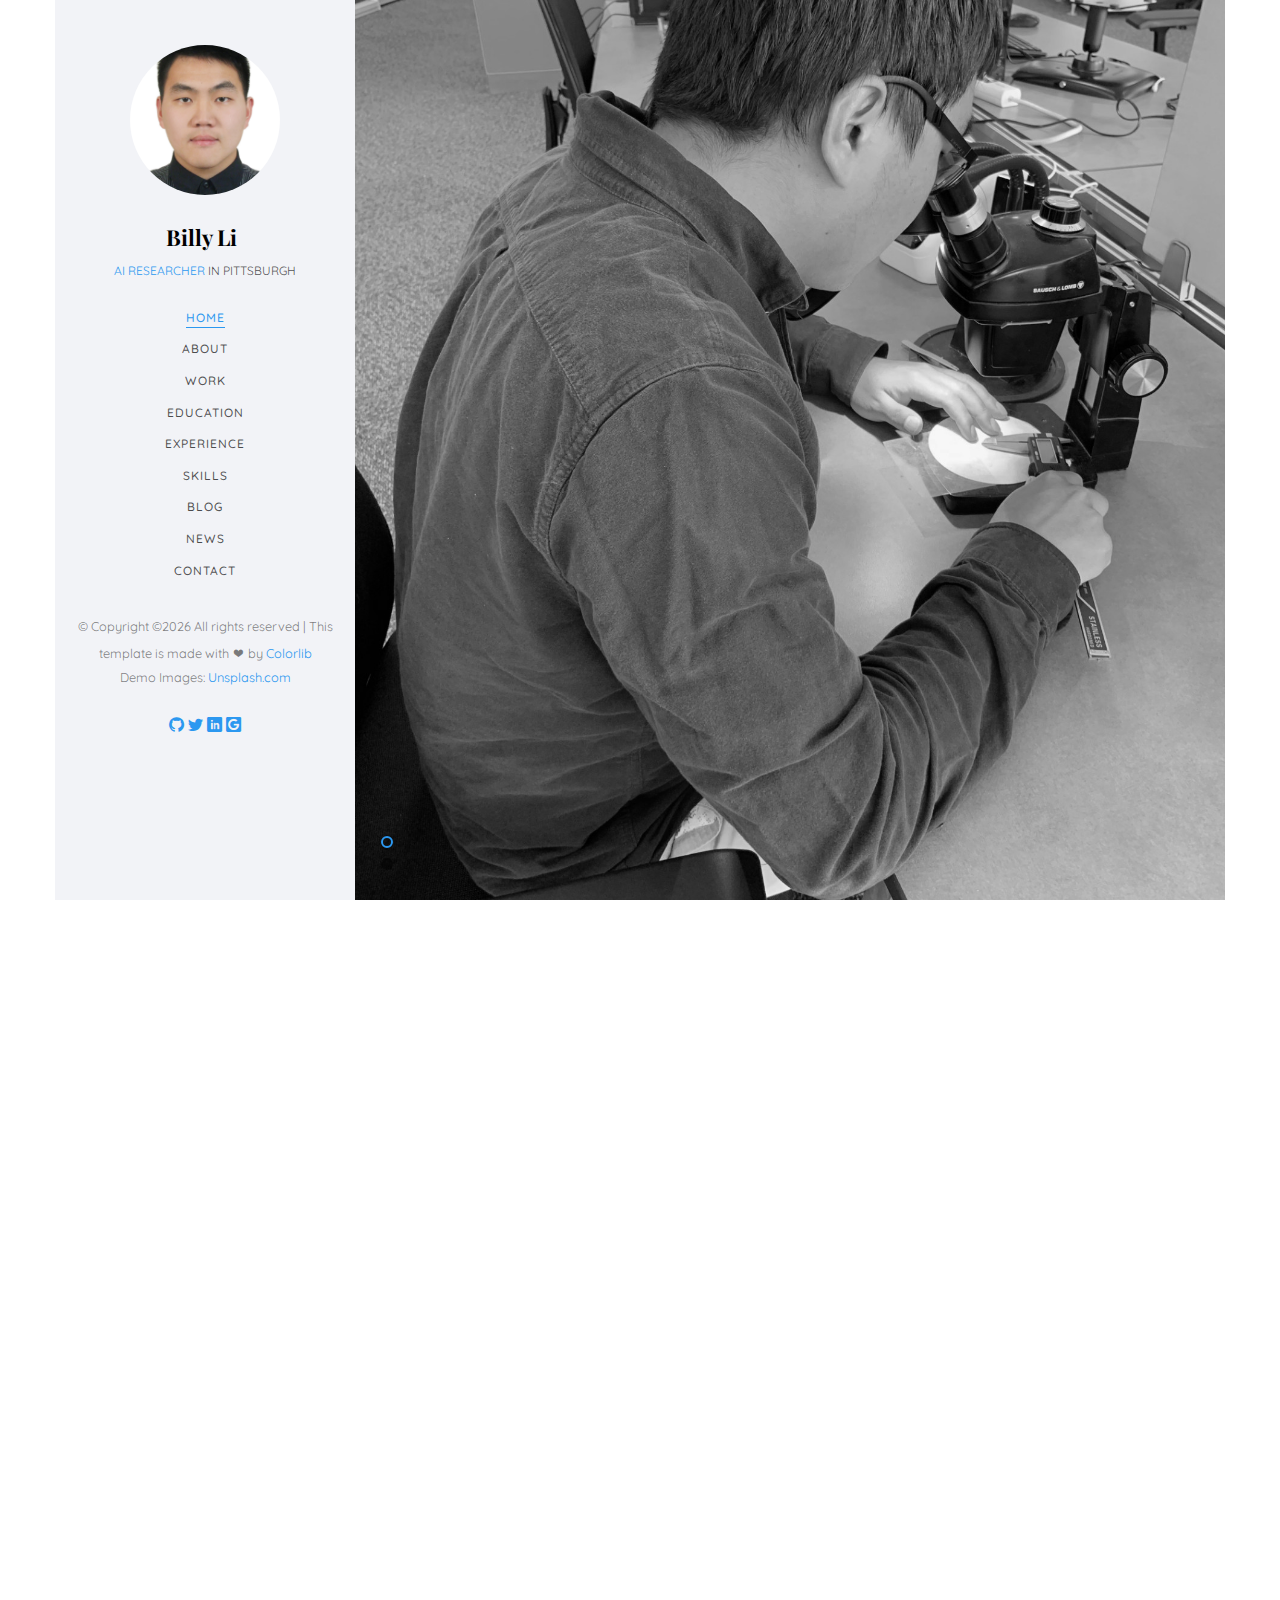
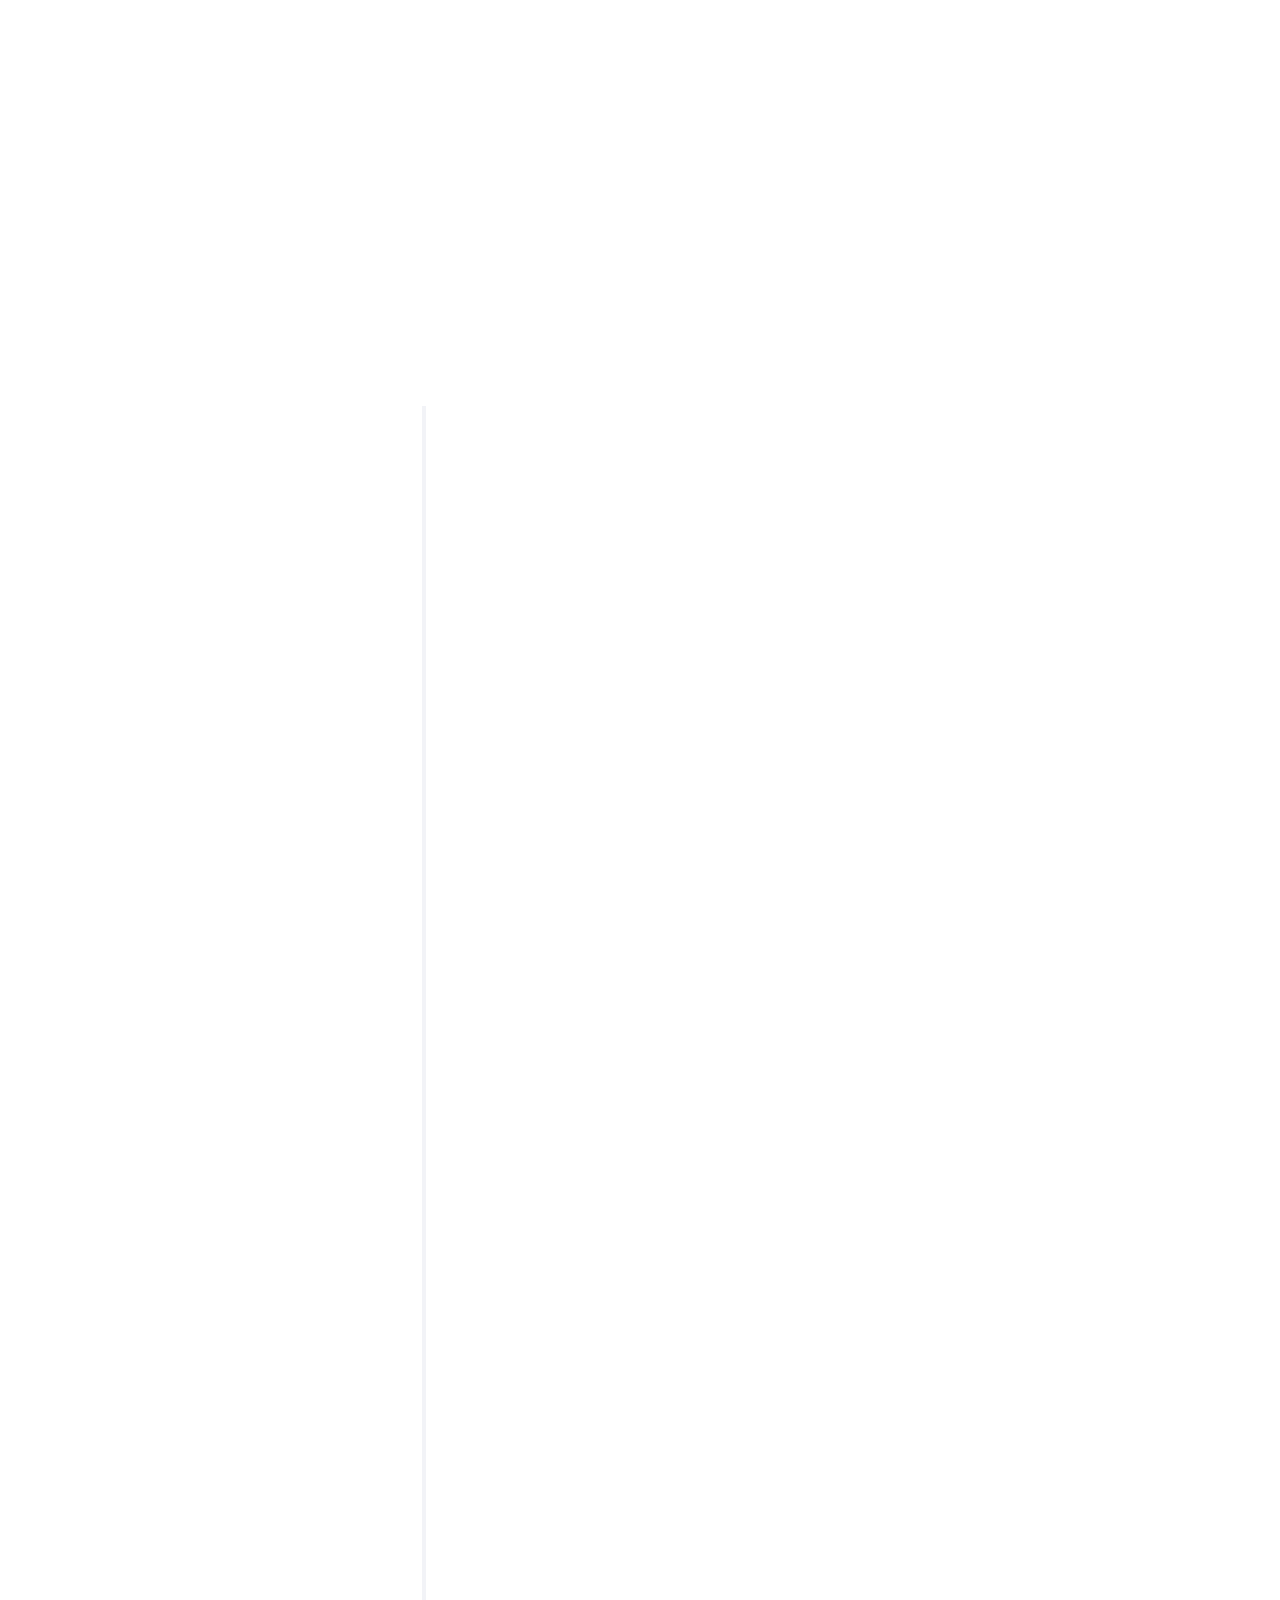
==== commit e7f6e57d: "update jan-2024" ====
--- a/index.html
+++ b/index.html
@@ -119,9 +119,7 @@
                                             <div class="desc">
                                                 <h1 style="color:white;">Welcome! <br>This is J&#249;nch&#233;ng (Billy)
                                                     L&#236;</h1>
-                                                <h2 style="color:antiquewhite;">Ph.D. Student at
-                                                    Language Technology Institute
-                                                    Carnegie Mellon University
+                                                <h2 style="color:antiquewhite;">Quantitative Researcher at TwoSigma
                                                 </h2>
                                                 <p><a class="btn btn-primary btn-learn"
                                                       href="BillyLiResume_2023.pdf"
@@ -167,9 +165,11 @@
                                     <div class="about-desc">
                                         <span class="heading-meta">About Me</span>
                                         <h2 class="colorlib-heading">What is my Story?</h2>
-                                        <p><strong>Hi my name is J&#249;nch&#233;ng (Billy) L&#236;. 励骏成</strong> I came
-                                            back from the industry to finish my PhD study at CMU at fall 2019. I have
-                                            spent 7 years on topics related to deep learning. I have worked on Deep
+                                        <p><strong>Hi my name is J&#249;nch&#233;ng (Billy) L&#236;. 励骏成</strong> I
+                                            got my PhD in 2023 from CMU after coming back to CMU at fall 2019. Before this, I spent 4
+                                            wonderful years at Bosch Center for Artificial Intelligence.
+                                            In total, I have
+                                            spent nearly 8 years on topics related to deep learning. I have worked on Deep
                                             Learning's applications in audio and multi-modal data. Recently, I have
                                             worked on
                                             understanding deep learning's vulnerabilities and robustness.
@@ -211,7 +211,6 @@
                                             about whatever we chose to invest in. This process requires tremendous
                                             tenacity and a stable mindset to be able to stomach the up and downs.
                                             Never be arrogant, or you will get taught a lesson very soon! <br/>
-                                            <strong>I am currently on the academic job market for Fall 2023!</strong>
                                             <span class="scholar" publi-id="citations" with-link="false"></span>
                                         </p>
                                     </div>
@@ -679,14 +678,13 @@
                                         </div>
 
                                         <div class="timeline-label">
-                                            <h2><a href="#">Consultant</a> <span>2022</span>
+                                            <h2><a href="#">Quantitative Researcher</a> <span>2023-</span>
                                             </h2>
                                             <a>Two Sigma </a> <img align="right" alt="Image" class="img-responsive"
                                                                    class="css-9pa8cd" draggable="true"
                                                                    src="https://pbs.twimg.com/profile_images/1491208292214976516/jughTtTe_400x400.png"
                                                                    width="80px">
-                                            <p>Quantitative Research: Curate evaluations and/or scoring of
-                                                audio/video/imagery data, particularly those with economic impact.
+                                            <p>Quantitative Research with machine learning.
                                             </p>
 
                                         </div>
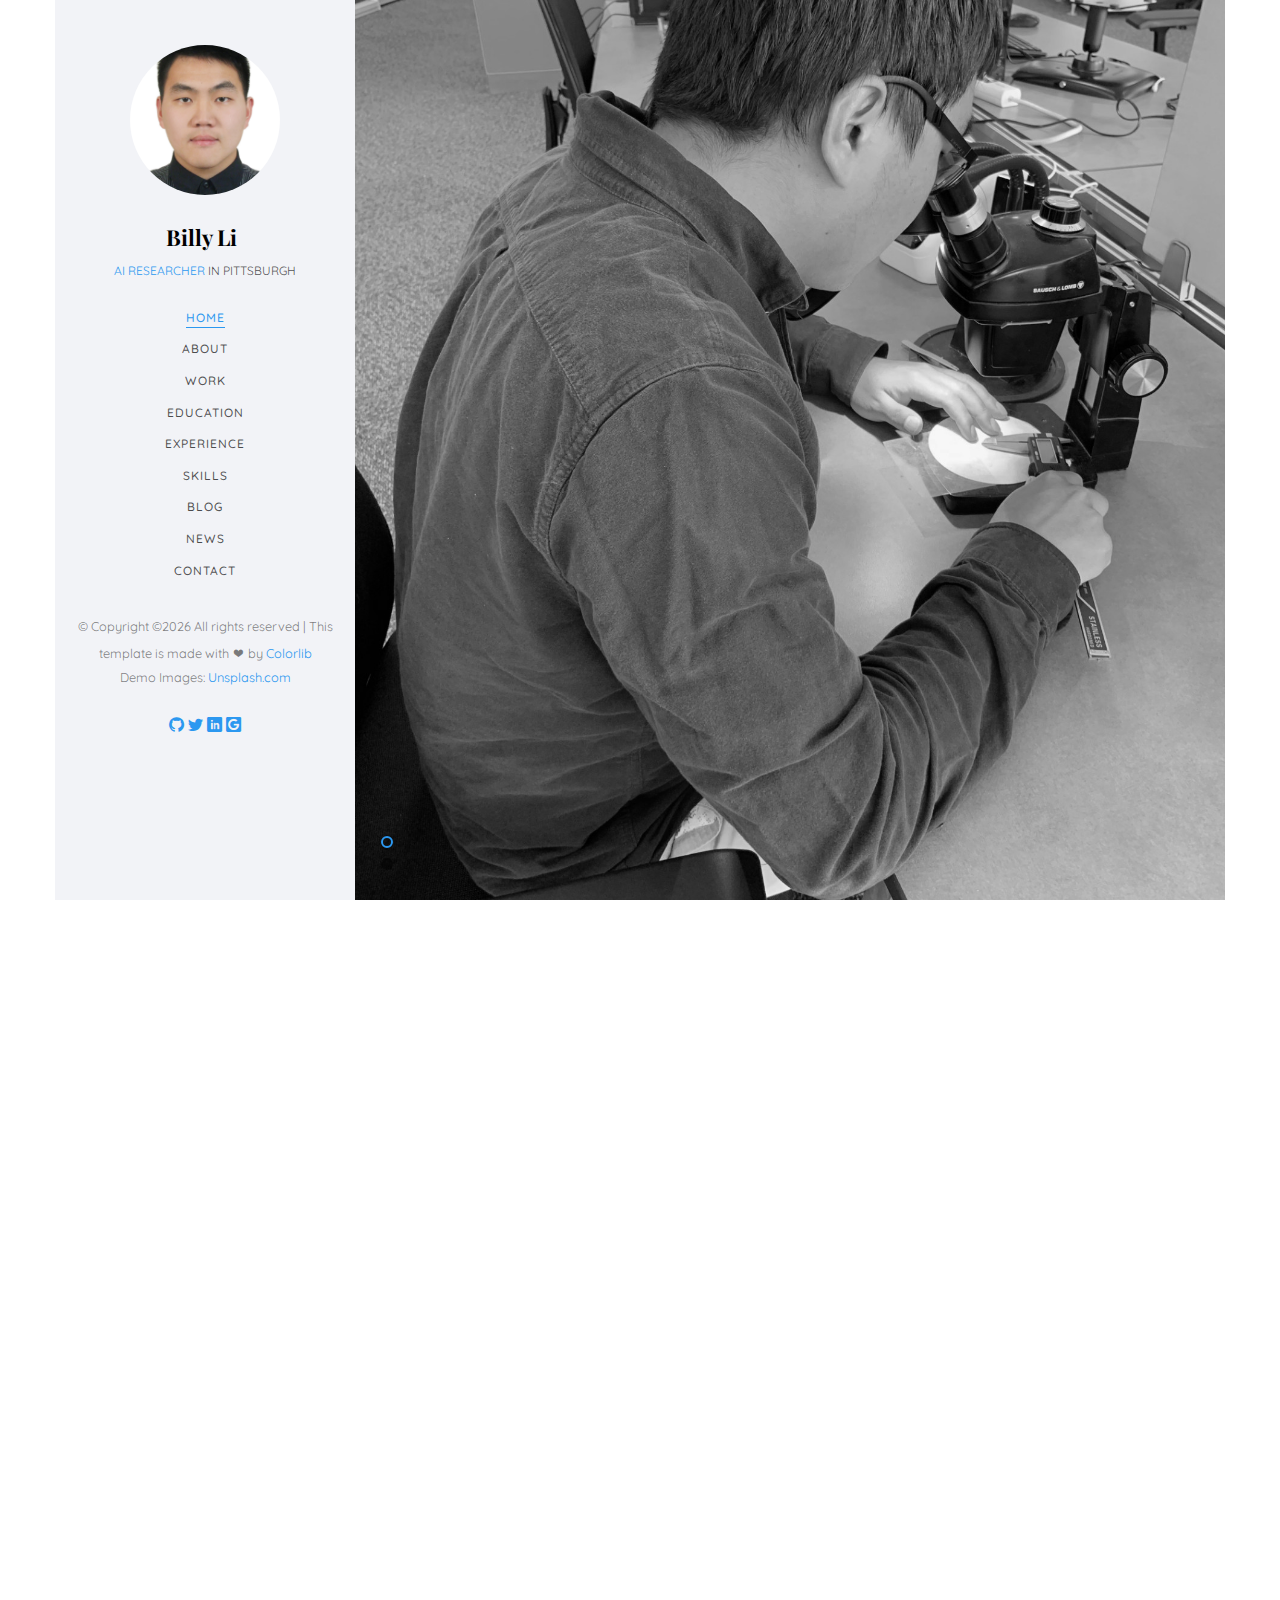
==== commit 7f7f7b11: "update jan-2024 with thesis and latest updates" ====
--- a/index.html
+++ b/index.html
@@ -166,7 +166,7 @@
                                         <span class="heading-meta">About Me</span>
                                         <h2 class="colorlib-heading">What is my Story?</h2>
                                         <p><strong>Hi my name is J&#249;nch&#233;ng (Billy) L&#236;. 励骏成</strong> I
-                                            got my PhD in 2023 from CMU after coming back to CMU at fall 2019. Before this, I spent 4
+                                            got my PhD in 2023 from CMU LTI after coming back to CMU at fall 2019. Before this, I spent 4
                                             wonderful years at Bosch Center for Artificial Intelligence.
                                             In total, I have
                                             spent nearly 8 years on topics related to deep learning. I have worked on Deep
@@ -274,6 +274,28 @@
                         </div>
                     </div>
                     <div class="row">
+                        <div class="col-md-6 animate-box" data-animate-effect="fadeInLeft">
+                            <div class="project" style="background-image: url(images/thesis_photo.png);">
+                                <div class="desc">
+                                    <div class="con">
+                                        <h3>
+                                            <a href="https://www.lti.cs.cmu.edu/sites/default/files/li%2C%20billy%20-%20THESIS.pdf">Towards
+                                                Robust Large-scale audio/visual learning</a></h3>
+                                        <span>Committee Members: Florian Metze (CMU, Meta), Shinji Watanabe (CMU), Emma Strubell (CMU), Daniel P Ellis (Google)</span>
+                                        <p class="icon">
+                                            <span><a
+                                                    href="https://www.lti.cs.cmu.edu/sites/default/files/li%2C%20billy%20-%20THESIS.pdf"><i
+                                                    class="icon-document"></i></a></span>
+                                            <span><a href="https://youtu.be/eAQ7GZ9cBxQ"><i
+                                                    class="icon-video2"></i></a></span>
+                                            <span><a
+                                                    href="https://www.lti.cs.cmu.edu/sites/default/files/li%2C%20billy%20-%20THESIS.pdf"><i
+                                                    class="icon-file-pdf"></i></a></span>
+                                        </p>
+                                    </div>
+                                </div>
+                            </div>
+                        </div>
                         <div class="col-md-6 animate-box" data-animate-effect="fadeInLeft">
                             <div class="project" style="background-image: url(images/thesis_thumbnail.png);">
                                 <div class="desc">
@@ -982,11 +1004,24 @@
                             <h2 class="colorlib-heading">Here are some of my recent updates</h2>
 
                         </div>
-                        <div class="row row-pt-md">
-                            <p><strong>The past 2 years were rough! </strong></p>
-                        </div>
+<!--                        <div class="row row-pt-md">-->
+<!--                            <p><strong>The past 2 years were rough! </strong></p>-->
+<!--                        </div>-->
                     </div>
                     <div class="row row-pt-md">
+                        <div class="col-md-4 text-center animate-box">
+                            <div class="services color-2">
+                                    <span class="icon">
+                                        <i class="icon-display2"></i>
+                                    </span>
+                                <div class="desc">
+                                    <h3>ICML 2023, ICASSP 2024</h3>
+                                    <p> Will be presenting <a href="https://openreview.net/forum?id=vzMXsTCdFB">AudioJourney </a>
+                                        joint work with Jackson Michaels.
+                                    </p>
+                                </div>
+                            </div>
+                        </div>
                         <div class="col-md-4 text-center animate-box">
                             <div class="services color-3">
                                     <span class="icon">
@@ -1150,9 +1185,9 @@
                                 <div class="colorlib-icon">
                                     <i class="icon-map"></i>
                                 </div>
-                                <div class="colorlib-text">
-                                    <p> Office 6513, Gates Hillman Center, 5000 Forbes Ave, Pittsburgh, PA 15217</p>
-                                </div>
+<!--                                <div class="colorlib-text">-->
+<!--                                    <p> Office 6513, Gates Hillman Center, 5000 Forbes Ave, Pittsburgh, PA 15217</p>-->
+<!--                                </div>-->
                             </div>
 
                             <div class="colorlib-feature colorlib-feature-sm animate-box"
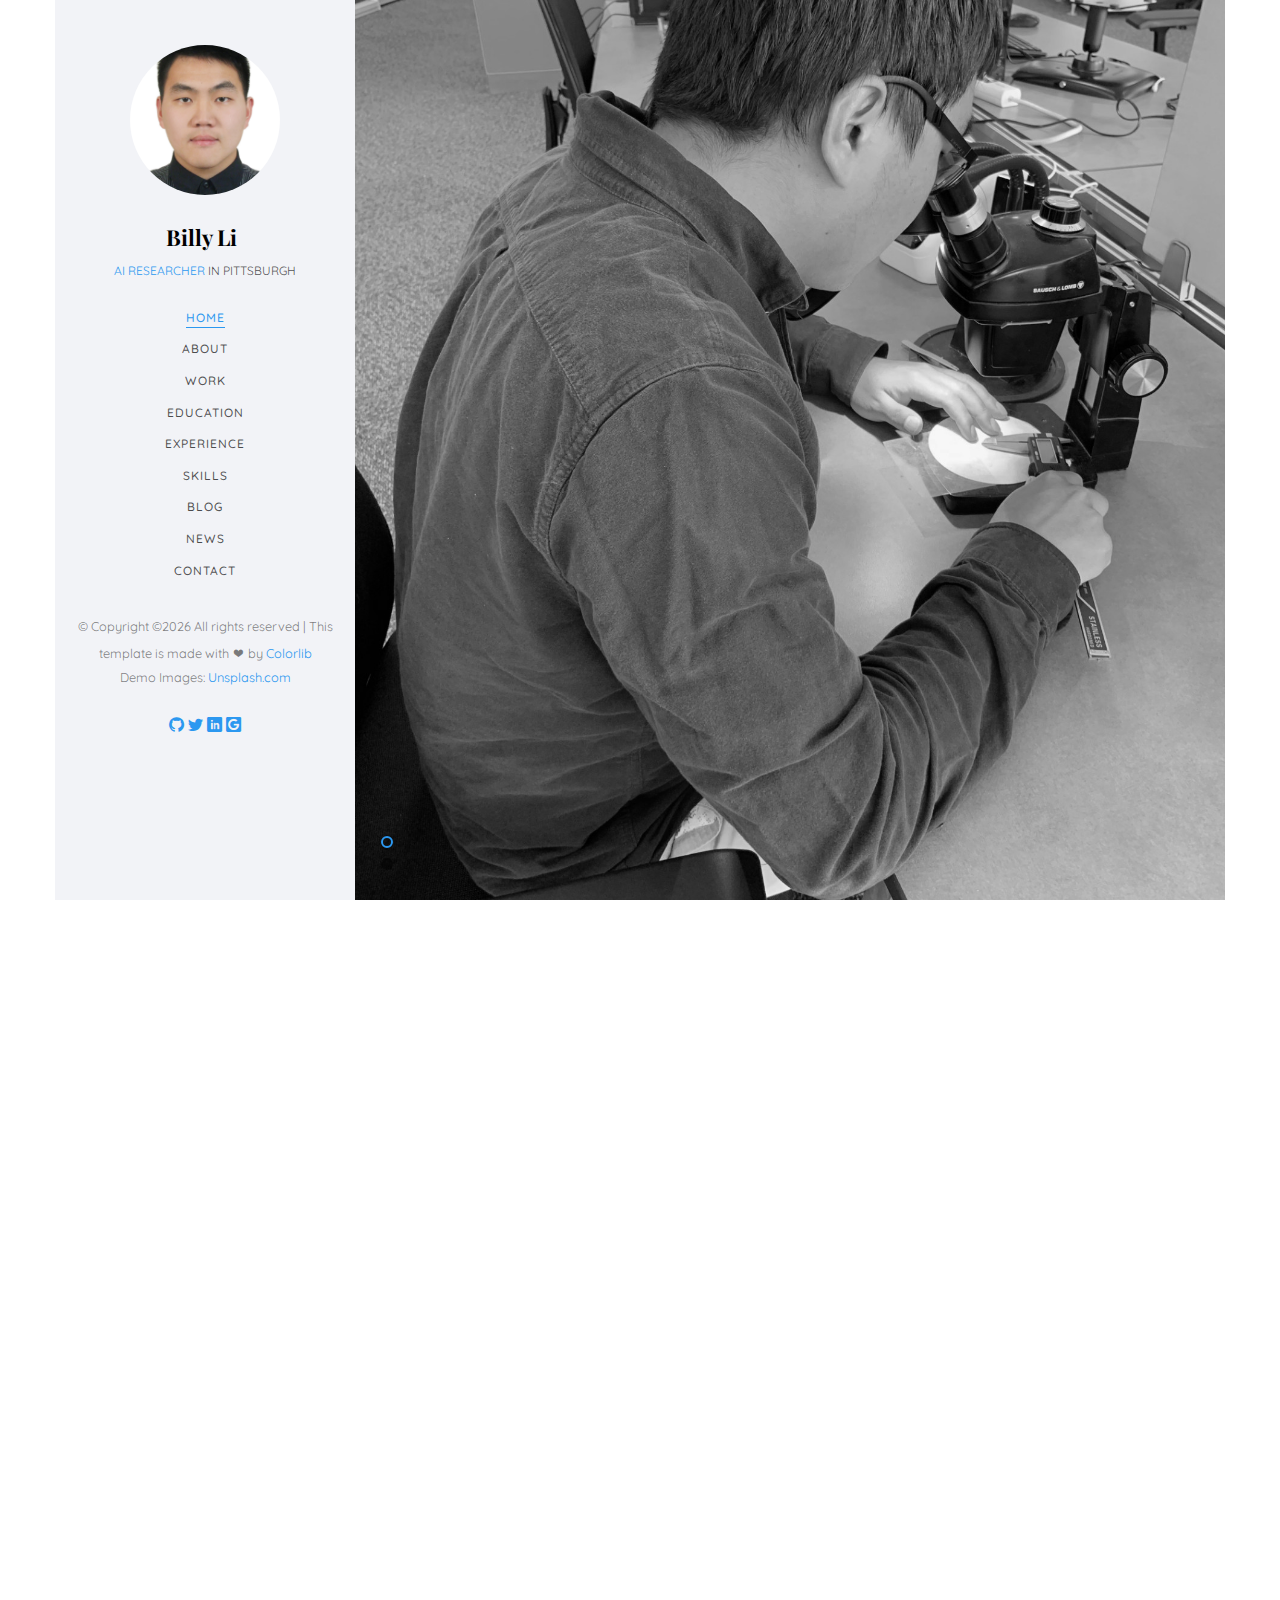
==== commit 563b21fd: "minor updates" ====
--- a/index.html
+++ b/index.html
@@ -279,7 +279,7 @@
                                 <div class="desc">
                                     <div class="con">
                                         <h3>
-                                            <a href="https://www.lti.cs.cmu.edu/sites/default/files/li%2C%20billy%20-%20THESIS.pdf">Towards
+                                            <a href="https://www.dropbox.com/scl/fi/07yqnqrnpsztsjs5uc5il/billy_thesis_defense_slides.pdf?rlkey=njavy6o1ka8p4rwby8oiv6bcp&dl=0">Towards
                                                 Robust Large-scale audio/visual learning</a></h3>
                                         <span>Committee Members: Florian Metze (CMU, Meta), Shinji Watanabe (CMU), Emma Strubell (CMU), Daniel P Ellis (Google)</span>
                                         <p class="icon">
@@ -494,7 +494,7 @@
                     </div>
                     <div class="row">
                         <div class="col-md-3 text-center animate-box">
-                            <span class="colorlib-counter js-counter" data-from="0" data-speed="5000" data-to="1263"
+                            <span class="colorlib-counter js-counter" data-from="0" data-speed="5000" data-to="1774"
                                   data-refresh-interval="50"></span>
                             <span class="colorlib-counter-label">times cited</span>
                         </div>
@@ -1185,9 +1185,9 @@
                                 <div class="colorlib-icon">
                                     <i class="icon-map"></i>
                                 </div>
-<!--                                <div class="colorlib-text">-->
-<!--                                    <p> Office 6513, Gates Hillman Center, 5000 Forbes Ave, Pittsburgh, PA 15217</p>-->
-<!--                                </div>-->
+                                <div class="colorlib-text">
+                                    <p> 100 6th Ave 11th floor, New York</p>
+                                </div>
                             </div>
 
                             <div class="colorlib-feature colorlib-feature-sm animate-box"
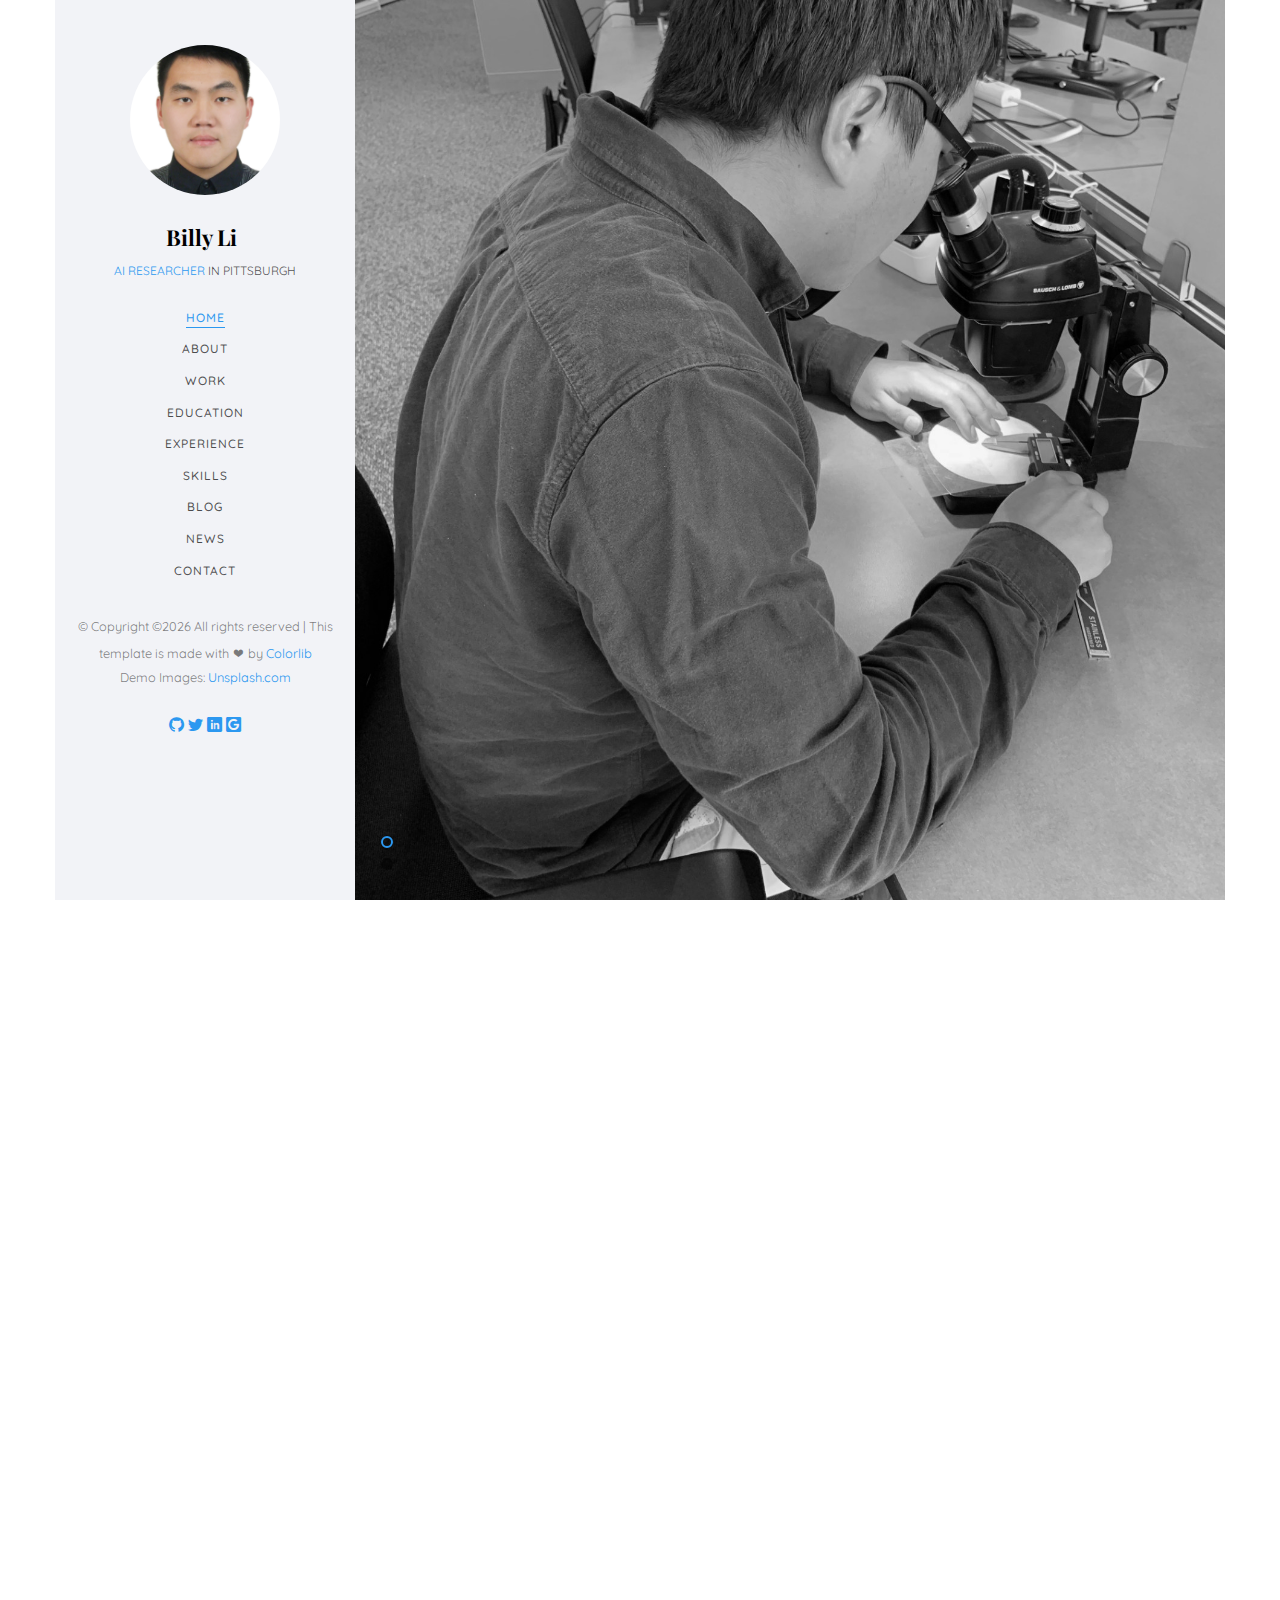
==== commit e3b6d92e: "add 2025" ====
--- a/index.html
+++ b/index.html
@@ -165,11 +165,12 @@
                                     <div class="about-desc">
                                         <span class="heading-meta">About Me</span>
                                         <h2 class="colorlib-heading">What is my Story?</h2>
-                                        <p><strong>Hi my name is J&#249;nch&#233;ng (Billy) L&#236;. 励骏成</strong> I
-                                            got my PhD in 2023 from CMU LTI after coming back to CMU at fall 2019. Before this, I spent 4
-                                            wonderful years at Bosch Center for Artificial Intelligence.
+                                        <p><strong>Hi my name is J&#249;nch&#233;ng (Billy) L&#236;. 励骏成</strong> I am
+                                            currently a quantitative researcher at Two Sigma. I
+                                            obtained my PhD in 2023 from CMU LTI. Before this, I spent 4
+                                            wonderful years at Bosch Center for Artificial Intelligence till 2019.
                                             In total, I have
-                                            spent nearly 8 years on topics related to deep learning. I have worked on Deep
+                                            spent nearly 10 years on topics related to deep learning. I have worked on Deep
                                             Learning's applications in audio and multi-modal data. Recently, I have
                                             worked on
                                             understanding deep learning's vulnerabilities and robustness.
@@ -284,7 +285,7 @@
                                         <span>Committee Members: Florian Metze (CMU, Meta), Shinji Watanabe (CMU), Emma Strubell (CMU), Daniel P Ellis (Google)</span>
                                         <p class="icon">
                                             <span><a
-                                                    href="https://www.lti.cs.cmu.edu/sites/default/files/li%2C%20billy%20-%20THESIS.pdf"><i
+                                                    href="https://www.dropbox.com/scl/fi/07yqnqrnpsztsjs5uc5il/billy_thesis_defense_slides.pdf?rlkey=njavy6o1ka8p4rwby8oiv6bcp&dl=0"><i
                                                     class="icon-document"></i></a></span>
                                             <span><a href="https://youtu.be/eAQ7GZ9cBxQ"><i
                                                     class="icon-video2"></i></a></span>
@@ -702,11 +703,11 @@
                                         <div class="timeline-label">
                                             <h2><a href="#">Quantitative Researcher</a> <span>2023-</span>
                                             </h2>
-                                            <a>Two Sigma </a> <img align="right" alt="Image" class="img-responsive"
+                                            <a>Two Sigma Investments</a> <img align="right" alt="Image" class="img-responsive"
                                                                    class="css-9pa8cd" draggable="true"
                                                                    src="https://pbs.twimg.com/profile_images/1491208292214976516/jughTtTe_400x400.png"
                                                                    width="80px">
-                                            <p>Quantitative Research with machine learning.
+                                            <p>Quantitative Research leveraging machine learning.
                                             </p>
 
                                         </div>
@@ -1015,7 +1016,20 @@
                                         <i class="icon-display2"></i>
                                     </span>
                                 <div class="desc">
-                                    <h3>ICML 2023, ICASSP 2024</h3>
+                                    <h3>ICLR 2025</h3>
+                                    <p> Will be presenting <a href="https://openreview.net/forum?id=GbgCRJedQ7">SMT </a>
+                                        joint work with Hector He.
+                                    </p>
+                                </div>
+                            </div>
+                        </div>
+                        <div class="col-md-4 text-center animate-box">
+                            <div class="services color-2">
+                                    <span class="icon">
+                                        <i class="icon-display2"></i>
+                                    </span>
+                                <div class="desc">
+                                    <h3>ICML 2023 ES-FoMo,</br> ICASSP 2024</h3>
                                     <p> Will be presenting <a href="https://openreview.net/forum?id=vzMXsTCdFB">AudioJourney </a>
                                         joint work with Jackson Michaels.
                                     </p>
